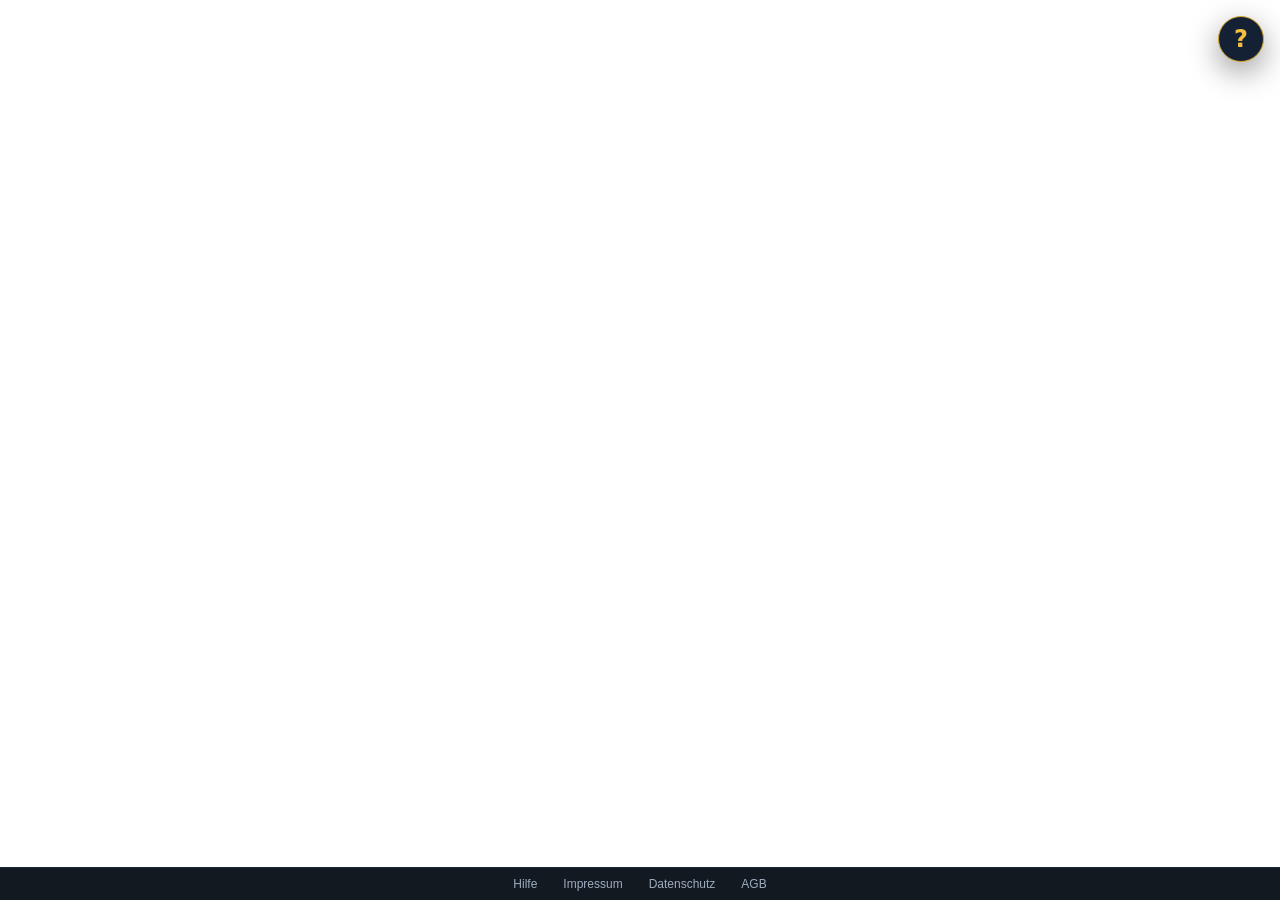
==== index.html @ 68c832c8 "Keep canonical Google Play router while retaining help, tutorial and AdSense context" ====
<!DOCTYPE html>
<html lang="de">
<head>
  <meta charset="UTF-8">
  <meta name="viewport" content="width=device-width,initial-scale=1,viewport-fit=cover">
  <meta name="theme-color" content="#07101d">
  <meta name="mobile-web-app-capable" content="yes">
  <meta name="apple-mobile-web-app-capable" content="yes">
  <meta name="apple-mobile-web-app-status-bar-style" content="black-translucent">
  <meta name="application-name" content="ORVUNO">
  <meta name="description" content="ORVUNO ist eine Wirtschafts- und Unternehmenssimulation mit Betrieben, Rohstoffen, Produktion, Lager, Personal, Maschinen, Transport, Handel, Finanzen und einer verbundenen Spielerwirtschaft.">
  <title>ORVUNO</title>
  <link rel="manifest" href="manifest.webmanifest">
  <link rel="icon" href="app-icon.svg" type="image/svg+xml">
  <link rel="apple-touch-icon" href="app-icon.svg">
  <link rel="stylesheet" href="css/style.css">
  <link rel="stylesheet" href="css/app-shell.css">
  <script async src="https://pagead2.googlesyndication.com/pagead/js/adsbygoogle.js?client=ca-pub-5715415363963326" crossorigin="anonymous"></script>
  <style>
    html:not(.orvuno-authenticated) #worldApp,
    html:not(.orvuno-authenticated) #world-main-nav,
    html:not(.orvuno-authenticated) .android-download-fab{display:none!important;pointer-events:none!important}
    html[data-orvuno-native-app="1"] .android-download-fab{display:none!important}
    .android-download-fab{position:fixed;right:18px;bottom:18px;z-index:99990;display:inline-flex;align-items:center;gap:9px;padding:12px 16px;border:1px solid #d7a62b;border-radius:999px;background:#142033;color:#fff;text-decoration:none;font:800 14px/1 system-ui,sans-serif;box-shadow:0 10px 30px rgba(0,0,0,.35)}
    .android-download-fab:hover{background:#1a2a42}
    .orvuno-help-fab{position:fixed;right:16px;top:max(16px,env(safe-area-inset-top));z-index:25050;width:46px;height:46px;border-radius:50%;border:1px solid #d7a62b;background:#142033;color:#f4bd43;font:900 24px/1 system-ui,sans-serif;cursor:pointer;box-shadow:0 10px 30px rgba(0,0,0,.4)}
    .orvuno-help-overlay{position:fixed;inset:0;z-index:25060;background:rgba(2,6,23,.88);display:grid;place-items:center;padding:20px;overflow:auto;color:#f8fafc;font-family:Arial,sans-serif}
    .orvuno-help-card{width:min(980px,96vw);max-height:88vh;overflow:auto;border:1px solid #40516a;border-radius:18px;background:#0f172a;box-shadow:0 24px 80px rgba(0,0,0,.55);padding:22px}
    .orvuno-help-grid{display:grid;grid-template-columns:repeat(auto-fit,minmax(240px,1fr));gap:12px;margin-top:16px}
    .orvuno-help-topic{padding:14px;border:1px solid #334155;border-radius:12px;background:#111c30;line-height:1.45}
    .orvuno-help-topic h3{margin:0 0 8px;color:#f4bd43}
    .orvuno-help-actions{display:flex;gap:10px;flex-wrap:wrap;margin-top:18px}
    .orvuno-help-actions button{padding:11px 14px;border-radius:9px;border:1px solid #465b78;background:#17243a;color:#fff;font-weight:800;cursor:pointer}
    .orvuno-help-actions button:disabled{opacity:.45;cursor:not-allowed}
    .orvuno-login-context{padding:15px 16px;margin:0 0 18px;border:1px solid #36557a;border-radius:10px;background:rgba(19,47,78,.45);color:#dce8f7;font:600 14px/1.5 Arial,sans-serif}
    .orvuno-login-context strong{color:#f4bd43}
    .orvuno-login-context ul{margin:9px 0 0;padding-left:20px;color:#c9d8eb}
    .orvuno-context-help{display:inline-flex;align-items:center;justify-content:center;flex:0 0 auto;width:22px;height:22px;margin-left:7px;padding:0;border:1px solid #d7a62b;border-radius:50%;background:#142033;color:#f4bd43;font:900 13px/1 Arial,sans-serif;cursor:pointer;vertical-align:middle;box-shadow:0 3px 10px rgba(0,0,0,.28)}
    .orvuno-context-help:hover,.orvuno-context-help:focus{background:#21324c;outline:2px solid rgba(244,189,67,.28);outline-offset:2px}
    .orvuno-context-flow{margin:14px 0 0;padding-left:22px;color:#dce3ed;line-height:1.55}
    .orvuno-context-note{margin-top:14px;padding:11px 13px;border-radius:9px;background:#13233a;border:1px solid #304b6f;color:#bed0e8;line-height:1.45}
    @media (max-width:700px){.android-download-fab{right:12px;bottom:12px;padding:11px 14px;font-size:13px}.orvuno-help-fab{right:12px;top:max(12px,env(safe-area-inset-top));width:42px;height:42px}.orvuno-help-card{padding:16px}.orvuno-help-grid{grid-template-columns:1fr}.orvuno-context-help{width:24px;height:24px}}
  </style>
  <script>
    (()=>{
      let shown=false;
      function showBootError(message,source=''){
        if(window.orvunoBootComplete||shown)return;
        shown=true;
        const render=()=>{
          const i18n=window.orvunoI18n;
          const tx=(key,fallback)=>i18n?.t?.(key)||fallback;
          const box=document.createElement('div');box.id='orvuno-boot-error';
          Object.assign(box.style,{position:'fixed',inset:'0',zIndex:'999999',display:'flex',alignItems:'center',justifyContent:'center',padding:'24px',background:'radial-gradient(circle at 50% 20%,#17263d,#03070c 70%)',fontFamily:'Arial,sans-serif',color:'#fff'});
          const card=document.createElement('div');Object.assign(card.style,{width:'min(620px,94vw)',padding:'30px',borderRadius:'18px',background:'#101a2b',border:'1px solid #7f3340',boxShadow:'0 24px 80px rgba(0,0,0,.55)'});
          const title=document.createElement('h1');title.dataset.i18n='boot.title';title.textContent=tx('boot.title','ORVUNO konnte nicht gestartet werden');title.style.margin='0 0 14px';
          const text=document.createElement('div');text.dataset.i18n='boot.text';text.textContent=tx('boot.text','Beim Laden ist ein technischer Fehler aufgetreten. Der Spielstand wurde dadurch nicht verändert.');Object.assign(text.style,{lineHeight:'1.5',color:'#dce3ed',marginBottom:'18px'});
          const detail=document.createElement('pre');detail.textContent=[message,source].filter(Boolean).join('\n');Object.assign(detail.style,{whiteSpace:'pre-wrap',wordBreak:'break-word',padding:'13px',borderRadius:'9px',background:'#080d16',color:'#ffb4bd',fontSize:'12px'});
          const retry=document.createElement('button');retry.dataset.i18n='common.reload';retry.textContent=tx('common.reload','Neu laden');Object.assign(retry.style,{marginTop:'18px',padding:'12px 18px',border:0,borderRadius:'9px',background:'#3868ee',color:'#fff',fontWeight:'800',cursor:'pointer'});retry.onclick=()=>location.reload();
          card.append(title,text,detail,retry);box.append(card);document.body.append(box);
        };
        if(document.body)render();else addEventListener('DOMContentLoaded',render,{once:true});
      }
      addEventListener('error',e=>showBootError(e.message||'Unbekannter Startfehler',e.filename?`${e.filename}:${e.lineno||''}`:''));
      addEventListener('unhandledrejection',e=>{const r=e.reason;showBootError(r?.message||String(r||'Unbekannter Startfehler'));});
      window.orvunoShowBootError=showBootError;
    })();
  </script>
</head>
<body>
  <div id="worldApp"></div>
  <a class="android-download-fab" data-i18n="android.download" href="https://github.com/sonny1311/worldproject/releases/download/android-v1.0.0/app-release-signed.apk" download>📱 ORVUNO für Android herunterladen</a>
  <script type="module" src="js/core/OrvunoI18nIntegration.js"></script>
  <script type="module" src="js/core/OrvunoI18nSwitchBridge.js"></script>
  <script type="module" src="js/core/LegacyEnglishCoverageIntegration.js"></script>
  <script type="module" src="js/core/ImmediateLocaleUiBridge.js"></script>
  <script type="module" src="js/core/AppPlatformBridge.js"></script>
  <script type="module" src="js/core/SingleBottlingSlotIntegration.js"></script>
  <script type="module" src="js/core/BusinessSwitchPaymentGuardIntegration.js"></script>
  <script type="module" src="js/core/StorePaymentProviderBootstrap.js"></script>
  <script type="module" src="js/core/GooglePlayPriceUiIntegration.js"></script>
  <script type="module" src="js/app-loader.js"></script>
  <script type="module" src="js/core/PlayerCommunicationAndInfoHubIntegration.js"></script>
  <script type="module" src="js/core/PlayerInfoHubNavBridge.js"></script>
  <script type="module" src="js/core/FooterInformationLinksIntegration.js"></script>
  <script type="module" src="js/core/OrvunoUsabilityReorganizationIntegration.js"></script>
  <script type="module" src="js/core/SideNavigationStabilityIntegration.js"></script>
  <script type="module" src="js/core/HomeBottlingCallToActionIntegration.js"></script>
  <script type="module" src="js/core/GermanPlayerTextCleanupIntegration.js"></script>
  <script type="module" src="js/core/MobileAppUsabilityIntegration.js"></script>
  <script>
    (()=>{
      const topics=[
        ['🏠','Start & Dashboard','Hier laufen Geld, Coins, Hinweise, offene Aufgaben und aktive Vorgänge zusammen. Nutze das Dashboard als Ausgangspunkt und arbeite Warnungen zuerst ab.'],
        ['🏢','Betrieb gründen & ausbauen','Standort, Immobilie, Größe und Ausbau bestimmen Kapazitäten und laufende Kosten. Jeder Betrieb besitzt eine eigene operative Wirtschaft.'],
        ['📦','Einkauf & Lager','Rohstoffe und Waren benötigen Lagerplatz. Einkauf, Wareneingang und Bestand müssen zusammenpassen, sonst steht die Produktion still.'],
        ['⚙️','Produktion & Abfüllung','Produktion braucht Rohstoffe, Maschine, Personal, Zeit und freien Lagerplatz. Abfüllung oder Weiterverarbeitung kann ein eigener Schritt sein.'],
        ['🛠️','Maschinen & Wartung','Maschinen haben Zustand und Auslastung. Wartung verhindert Leistungseinbruch und Produktionsstopps; neue Anlagen erhöhen Kapazität.'],
        ['👷','Personal','Mitarbeiter müssen eingestellt und passend zugewiesen werden. Fehlendes oder falsch eingesetztes Personal blockiert Arbeitsabläufe.'],
        ['📋','Kundenaufträge','Aufträge binden Ware und erzeugen Umsatz erst nach erfolgreicher Erfüllung. Prüfe Bestand, Marge, Frist und Transport bevor du annimmst.'],
        ['🚚','Transport & Lieferungen','Fahrzeuge, Kapazität, Route und Zeit bestimmen, ob Ware tatsächlich beim Ziel ankommt. Eine gestartete Lieferung ist ein eigener laufender Vorgang.'],
        ['📈','Markt & Handel','Preise entstehen aus Angebot, Nachfrage und Spielaktivität. Vergleiche Einkauf, Produktionskosten, Transport und Verkaufspreis statt nur den Umsatz.'],
        ['💶','Finanzen','Firmengeld, Kosten, Kredite, Miete, Ausbau und laufende Verpflichtungen entscheiden über Liquidität. Wachstum ohne Reserve kann einen Betrieb ausbremsen.'],
        ['🪙','Coins & Premium','Coins sind getrennt vom Firmengeld. Premium erweitert Komfortfunktionen; Coin- und Premiumkäufe verändern nicht automatisch die operative Wirtschaft eines Betriebs.'],
        ['👥','Spielerwirtschaft','Markt, Nachrichten und weitere Mehrspielerfunktionen verbinden deine Entscheidungen mit anderen Spielern. Prüfe bei Handel immer Preis und verfügbare Mittel.'],
        ['❓','Kontexthilfe','Kleine ?-Symbole stehen direkt an wichtigen Spielaktionen. Sie erklären genau den jeweiligen Ablauf, Voraussetzungen und typische Fehler.']
      ];

      const tutorial=[
        ['Willkommen bei ORVUNO','ORVUNO ist eine Wirtschafts- und Unternehmenssimulation. Du baust keine Klickstrecke ab, sondern eine funktionierende Kette aus Einkauf, Lager, Personal, Maschinen, Produktion, Verkauf und Transport.'],
        ['1. Dashboard lesen','Starte mit Geld, Coins, Lager, aktiven Vorgängen und Warnungen. Rote oder unvollständige Bereiche zeigen meistens, was vor dem nächsten Schritt fehlt.'],
        ['2. Betrieb vorbereiten','Wähle Betrieb, Standort und Ausbau passend zu deinem Geschäftsmodell. Gebäudegröße und Infrastruktur bestimmen Platz, Kosten und spätere Kapazität.'],
        ['3. Rohstoffe & Lager','Beschaffe nur so viel, wie du lagern und verarbeiten kannst. Rohstoffe müssen tatsächlich im operativen Bestand angekommen sein, bevor eine Produktion starten kann.'],
        ['4. Maschinen & Personal','Eine Maschine allein produziert nicht. Prüfe Zustand, Verfügbarkeit und Personalzuweisung. Fehlt eine Voraussetzung, zeigt die Bereitschaftsanzeige den Engpass.'],
        ['5. Produktion starten','Wähle Produkt und Menge. ORVUNO reserviert benötigte Ressourcen und führt den Vorgang über Zeit aus. Nach Abschluss landet das Ergebnis im vorgesehenen Bestand.'],
        ['6. Abfüllung & Weiterverarbeitung','Einige Branchen haben zusätzliche Prozessschritte. Fertige Zwischenware ist nicht immer sofort verkaufsfähig; achte auf Abfüllung, Verpackung oder weitere Verarbeitung.'],
        ['7. Kundenaufträge & Lieferung','Prüfe Ware, Preis, Frist und Transport. Auftrag annehmen, Ware reservieren, Lieferung durchführen und erst danach den wirtschaftlichen Erfolg bewerten.'],
        ['8. Finanzen & Wachstum','Reinvestiere Gewinne in Lager, Maschinen, Personal und weitere Betriebe. Halte eine Liquiditätsreserve für laufende Kosten, Miete, Wartung und unerwartete Engpässe.'],
        ['9. Markt & Spielerwirtschaft','Vergleiche Angebote und Preise. Handel kann Chancen schaffen, aber nur wenn Einkauf, Gebühren, Transport und Verkauf zusammen wirtschaftlich bleiben.'],
        ['10. Coins, Premium & Hilfe','Coins und Premium sind Zusatzsysteme. Das ? oben rechts öffnet die komplette Hilfe; kleine ? direkt an Aktionen erklären einzelne Spielsequenzen. Das Tutorial findest du später jederzeit im Spielerprofil.']
      ];

      const contextRules=[
        {id:'dashboard',pattern:/dashboard|startseite|kommando|übersicht|zentrale|vorgänge|aktivitäten/i,title:'Dashboard & aktive Vorgänge',summary:'Das Dashboard sammelt den aktuellen Zustand deines Unternehmens. Es ist die beste Stelle, um Engpässe zu erkennen, bevor du neue Aktionen startest.',steps:['Prüfe Firmengeld, Coins und aktuelle Warnungen.','Sieh nach, ob Produktionen, Lieferungen oder Bauvorgänge laufen.','Öffne zuerst den Bereich mit dem konkreten Engpass.','Kehre danach zum Dashboard zurück und kontrolliere, ob der Status aktualisiert wurde.'],tip:'Ein voller Aufgabenstapel ist meist ein Zeichen, erst laufende Vorgänge abzuschließen statt neue zu starten.'},
        {id:'setup',pattern:/gründ|einricht|setup|standort|immobil|miete|mieten|grundstück|gebäude wählen|betriebsart/i,title:'Betrieb einrichten',summary:'Beim Einrichten legst du die wirtschaftliche Basis des Betriebs fest. Standort, Immobilie und Größe beeinflussen Kosten, Fläche und spätere Kapazitäten.',steps:['Betriebsart und Standort prüfen.','Miete/Kauf und Gebäudeklasse vergleichen.','Genug Liquidität für Startkosten und laufende Kosten zurückhalten.','Setup abschließen und danach Lager, Maschinen und Personal vorbereiten.'],tip:'Nicht das größte Gebäude ist automatisch die beste Wahl. Zu hohe Fixkosten bremsen junge Betriebe.'},
        {id:'warehouse',pattern:/lager|bestand|wareneingang|rohstoff|fertigwaren|lagerplatz|warehouse|storage/i,title:'Lager & Bestand',summary:'Das Lager verbindet Einkauf, Produktion und Verkauf. Nur tatsächlich verfügbarer operativer Bestand kann verarbeitet oder geliefert werden.',steps:['Freien Lagerplatz prüfen.','Rohstoffbestand mit Produktionsbedarf vergleichen.','Wareneingänge bzw. laufende Lieferungen berücksichtigen.','Nach Produktion oder Verkauf den Bestand erneut kontrollieren.'],tip:'Zu wenig Lagerplatz kann Einkauf oder Produktion blockieren; zu viel ungenutzter Bestand bindet Geld.'},
        {id:'supplier',pattern:/lieferant|einkauf|nachschub|bestellen|beschaffen|supplier|purchase order/i,title:'Einkauf & Lieferanten',summary:'Einkauf startet die Versorgungskette. Eine Bestellung ist noch kein sofort verfügbarer Rohstoff, solange ein Liefer- oder Wareneingangsprozess läuft.',steps:['Benötigte Menge aus dem Produktionsziel ableiten.','Preis und verfügbare Liquidität prüfen.','Lagerkapazität berücksichtigen.','Bestellung auslösen und Wareneingang abwarten bzw. verfolgen.'],tip:'Kaufe nicht blind maximal ein. Preis, Lagerplatz und Kapitalbindung gehören zusammen.'},
        {id:'bottling',pattern:/abfüll|abfuell|flasche|bottl|verpack|packen/i,title:'Abfüllung & Verpackung',summary:'Abfüllung ist ein eigener Produktionsschritt. Zwischenprodukt und verkaufsfähige Ware sind nicht immer dasselbe.',steps:['Prüfe verfügbares Zwischenprodukt.','Wähle Größe bzw. Verpackungsform.','Prüfe Maschine, Personal und freien Lagerplatz.','Starte die Abfüllung und warte auf den Abschluss, bevor du die Ware verkaufst.'],tip:'Wenn ein Kundenauftrag die fertige Verkaufsware verlangt, reicht ungefülltes Zwischenprodukt nicht.'},
        {id:'production',pattern:/produktion|produzier|herstell|fertigung|rezept|produktionsbereit|production/i,title:'Produktion',summary:'Produktion verarbeitet Rohstoffe über Maschinen und Personal zu verkaufsfähigen oder weiterzuverarbeitenden Waren.',steps:['Produkt und gewünschte Menge wählen.','Rohstoffe, Maschine, Personal und Kapazität prüfen.','Produktion starten; benötigte Ressourcen werden für den Vorgang berücksichtigt.','Fortschritt abwarten und nach Abschluss den Zielbestand prüfen.'],tip:'Wenn Starten nicht möglich ist, liegt der Engpass meist bei Rohstoff, Personal, Maschine, Kapazität oder Lagerplatz.'},
        {id:'maintenance',pattern:/wartung|reparatur|maschinenzustand|verschleiß|maintenance|repair/i,title:'Maschinenwartung',summary:'Maschinenzustand beeinflusst die operative Leistung. Wartung kostet Geld oder Zeit, verhindert aber Ausfälle und sinkende Effizienz.',steps:['Zustand und aktuelle Auslastung prüfen.','Wartung möglichst vor kritischer Produktion einplanen.','Kosten und Ausfallzeit berücksichtigen.','Nach Abschluss Bereitschaft und Leistung erneut kontrollieren.'],tip:'Warte nicht zwingend bis zum Totalausfall; ungeplante Stillstände treffen oft die gesamte Lieferkette.'},
        {id:'machine',pattern:/maschine|anlage|maschinenkauf|equipment|machine/i,title:'Maschinen & Anlagen',summary:'Maschinen bestimmen, welche Produkte und Mengen hergestellt werden können. Kauf, Zustand, Kapazität und Belegung gehören zusammen.',steps:['Passende Maschine für das Produkt auswählen.','Anschaffungskosten und verfügbare Fläche prüfen.','Personal zuweisen.','Kapazität und Zustand vor Produktionsstart kontrollieren.'],tip:'Mehr Maschinen helfen nur, wenn auch Rohstoffe, Personal, Lager und Absatz mitwachsen.'},
        {id:'staff',pattern:/personal|mitarbeiter|einstell|zuweis|belegschaft|workforce|staff/i,title:'Personal & Zuweisung',summary:'Mitarbeiter sind operative Ressourcen. Sie müssen vorhanden und dem richtigen Arbeitsbereich oder der richtigen Maschine zugewiesen sein.',steps:['Benötigte Rolle bzw. Stelle ermitteln.','Mitarbeiter einstellen.','Dem vorgesehenen Bereich oder der Maschine zuweisen.','Danach Produktionsbereitschaft erneut prüfen.'],tip:'Ein vorhandener Mitarbeiter zählt nicht automatisch für jede Maschine; die konkrete Zuweisung ist entscheidend.'},
        {id:'orders',pattern:/kundenauftrag|auftrag annehmen|auftrag liefern|bestellung erfüllen|dringend|urgent|customer order/i,title:'Kundenaufträge',summary:'Kundenaufträge sind Verpflichtungen mit Menge, Preis und oft Frist. Umsatz entsteht nur, wenn die zugesagte Leistung tatsächlich erfüllt wird.',steps:['Menge, Verkaufspreis und Frist lesen.','Verfügbaren Bestand und Herstellbarkeit prüfen.','Transportkapazität und erwartete Kosten einbeziehen.','Auftrag annehmen, Ware bereitstellen und Lieferung abschließen.'],tip:'Ein hoher Umsatz ist nicht automatisch ein guter Auftrag. Marge und Lieferfähigkeit entscheiden.'},
        {id:'delivery',pattern:/lieferung|ausliefern|transport|fuhrpark|fahrzeug|route|fracht|delivery|freight|fleet/i,title:'Transport & Lieferung',summary:'Eine Lieferung bewegt Ware zwischen Orten bzw. erfüllt einen Auftrag. Fahrzeug, Kapazität, Route, Bestand und Zeit müssen zusammenpassen.',steps:['Ware und Ziel prüfen.','Passendes verfügbares Fahrzeug wählen.','Kapazität, Fahrzeit und Kosten kontrollieren.','Lieferung starten und bis zum Abschluss verfolgen.'],tip:'Ware gilt nicht als zugestellt, nur weil der Auftrag gestartet wurde. Laufende Transporte bleiben operative Vorgänge.'},
        {id:'market',pattern:/spielermarkt|warenmarkt|markt|handeln|angebot erstellen|verkaufsangebot|market/i,title:'Markt & Handel',summary:'Am Markt handelst du mit Preisen und knappen Ressourcen. Jede Transaktion sollte zur Liquidität und zur operativen Strategie passen.',steps:['Aktuellen Bestand und Bedarf prüfen.','Preis mit Alternativen bzw. Produktionskosten vergleichen.','Menge und verfügbare Mittel festlegen.','Handel durchführen und danach Bestand/Geld kontrollieren.'],tip:'Bewerte nicht nur den Stückpreis. Gebühren, Transport, Kapitalbindung und Zeit können die Marge verändern.'},
        {id:'coinmarket',pattern:/coinmarkt|coins verkaufen|coins kaufen|coin order|coin-?markt/i,title:'Coin-Markt',summary:'Der Coin-Markt ist getrennt vom normalen Warenbestand. Angebote und Käufe verändern Coin-Bestand und die dafür vorgesehene Gegenleistung.',steps:['Coin-Bestand und gewünschte Menge prüfen.','Preis des Angebots kontrollieren.','Order erstellen oder vorhandene Order kaufen.','Nach Abschluss Wallet und Transaktion prüfen.'],tip:'Coins und Firmengeld sind unterschiedliche Systeme. Eine Coin-Transaktion ersetzt keinen operativen Unternehmensgewinn.'},
        {id:'finance',pattern:/finanz|liquidität|kredit|darlehen|rate|tilgung|geldtransfer|überweisen|finance|loan/i,title:'Finanzen & Kredite',summary:'Finanzen entscheiden, ob dein Betrieb seine laufenden Verpflichtungen erfüllen und weiter investieren kann.',steps:['Aktuellen Geldbestand und laufende Kosten prüfen.','Investition oder Kredit auf Gesamtkosten bewerten.','Reserve für Betrieb, Personal, Wartung und Beschaffung lassen.','Nach Transaktion neue Liquidität kontrollieren.'],tip:'Wachstum ist nur sinnvoll, wenn der Betrieb danach noch handlungsfähig bleibt.'},
        {id:'expansion',pattern:/ausbau|erweiter|bau|construction|expansion|neuer betrieb|weiterer betrieb/i,title:'Ausbau & Expansion',summary:'Ausbau erhöht Möglichkeiten und Kapazität, bindet aber Geld und häufig Zeit. Neue Betriebe besitzen eigene operative Anforderungen.',steps:['Nutzen und benötigte Kapazität bestimmen.','Kosten und Bau-/Einrichtungszeit prüfen.','Finanzierungsreserve einplanen.','Ausbau starten und Abschluss abwarten, bevor du mit der neuen Kapazität planst.'],tip:'Plane Folgeinvestitionen mit ein: Fläche allein produziert noch nichts; oft folgen Maschinen, Personal und Lager.'},
        {id:'premium',pattern:/premium|coins kaufen|coinpaket|bonus|firmengeld mit coins|shop/i,title:'Coins, Premium & Firmengeld',summary:'Coins und Premium sind Zusatzsysteme. Firmengeld bleibt die operative Unternehmenswährung und wird getrennt verwaltet.',steps:['Prüfe, welches Paket oder welche Funktion du wirklich nutzen möchtest.','Bei Kauf in der App bestätigt der jeweilige Store die Zahlung.','ORVUNO schreibt die bestätigte Berechtigung serverseitig gut.','Coin→Firmengeld-Tausch erfolgt anschließend als interne Spieltransaktion.'],tip:'Ein externer Kauf darf nie allein durch den Browser gutgeschrieben werden; ORVUNO bestätigt Käufe serverseitig.'},
        {id:'reputation',pattern:/reputation|ruf|ansehen|zufriedenheit/i,title:'Ruf & Reputation',summary:'Reputation bildet ab, wie zuverlässig dein Unternehmen Aufträge und Beziehungen bedient. Sie kann spätere Chancen und Anforderungen beeinflussen.',steps:['Auftragsbedingungen vor Annahme prüfen.','Zuverlässig und fristgerecht liefern.','Engpässe vermeiden, die zugesagte Leistungen gefährden.','Entwicklung des Rufes nach relevanten Aktionen beobachten.'],tip:'Kurzfristiger Umsatz kann langfristig teuer werden, wenn du regelmäßig nicht erfüllbare Aufträge annimmst.'},
        {id:'solar',pattern:/solar|energie|strom/i,title:'Energie & Solar',summary:'Energieinvestitionen sind langfristige Unternehmensentscheidungen. Anschaffungskosten stehen möglichen laufenden Vorteilen gegenüber.',steps:['Investitionskosten prüfen.','Erwarteten Nutzen und Laufzeit vergleichen.','Liquiditätsreserve berücksichtigen.','Investition durchführen und Wirkung in den Finanzen beobachten.'],tip:'Langfristige Einsparungen helfen nur, wenn die Anfangsinvestition den Betrieb nicht zahlungsunfähig macht.'},
        {id:'save',pattern:/speicher|spielstand|gespeichert|save/i,title:'Spielstand & Synchronisierung',summary:'ORVUNO synchronisiert wichtige Zustände mit dem Server. Statusanzeigen helfen zu erkennen, ob Änderungen bereits übernommen wurden.',steps:['Aktion abschließen.','Kurz auf die Rückmeldung bzw. Speicheranzeige achten.','Bei Verbindungsfehler nicht dieselbe kostenpflichtige Aktion hektisch mehrfach auslösen.','Nach Wiederverbindung Status erneut prüfen.'],tip:'Bei unklarer Zahlungs- oder Ressourcenlage zuerst den aktuellen Serverstand prüfen, bevor du erneut klickst.'}
      ];

      const esc=s=>String(s).replace(/[&<>"']/g,c=>({'&':'&amp;','<':'&lt;','>':'&gt;','"':'&quot;',"'":'&#39;'}[c]));
      const normalize=s=>String(s||'').replace(/\s+/g,' ').trim();
      function removeOverlay(){document.querySelector('.orvuno-help-overlay')?.remove();}

      function openContext(rule,sourceText=''){
        if(!rule)return;
        removeOverlay();
        const ov=document.createElement('div');ov.className='orvuno-help-overlay';
        const card=document.createElement('section');card.className='orvuno-help-card';card.style.width='min(720px,95vw)';
        card.innerHTML=`<div style="display:flex;justify-content:space-between;gap:16px;align-items:flex-start"><div><small style="color:#f4bd43;font-weight:900">KONTEXTHILFE</small><h2 style="margin:6px 0 8px">${esc(rule.title)}</h2>${sourceText?`<div style="color:#91a7c2;font-size:13px">Zu: ${esc(sourceText.slice(0,120))}</div>`:''}</div><button data-help-close style="border:0;background:transparent;color:#fff;font-size:24px;cursor:pointer">✕</button></div><p style="line-height:1.55;color:#dce3ed">${esc(rule.summary)}</p><h3 style="color:#f4bd43;margin:18px 0 6px">So läuft diese Spielsequenz ab</h3><ol class="orvuno-context-flow">${rule.steps.map(x=>`<li>${esc(x)}</li>`).join('')}</ol><div class="orvuno-context-note"><strong>Wichtig:</strong> ${esc(rule.tip)}</div><div class="orvuno-help-actions"><button data-full-help>Komplette Spielhilfe</button><button data-start-tutorial>▶ Tutorial</button><button data-help-close>Schließen</button></div>`;
        ov.append(card);document.body.append(ov);ov.onclick=e=>{if(e.target===ov)removeOverlay();};card.querySelectorAll('[data-help-close]').forEach(b=>b.onclick=removeOverlay);card.querySelector('[data-full-help]').onclick=()=>{removeOverlay();openHelp();};card.querySelector('[data-start-tutorial]').onclick=()=>{removeOverlay();openTutorial(0,{manual:true});};
      }

      function openHelp(){
        removeOverlay();
        const ov=document.createElement('div');ov.className='orvuno-help-overlay';
        const card=document.createElement('section');card.className='orvuno-help-card';
        card.innerHTML=`<div style="display:flex;justify-content:space-between;gap:16px;align-items:flex-start"><div><small style="color:#f4bd43;font-weight:900">ORVUNO HILFE</small><h2 style="margin:5px 0 6px">So funktionieren die Spielbereiche</h2><p style="margin:0;color:#b9c5d6">Diese Hilfe gilt identisch für Webseite und App. Kleine ?-Symbole erklären zusätzlich einzelne Aktionen direkt im jeweiligen Bereich.</p></div><button data-help-close style="border:0;background:transparent;color:#fff;font-size:24px;cursor:pointer">✕</button></div><div class="orvuno-help-grid">${topics.map(([i,t,d])=>`<article class="orvuno-help-topic"><h3>${i} ${esc(t)}</h3><div>${esc(d)}</div></article>`).join('')}</div><div class="orvuno-help-actions"><button data-start-tutorial>▶ Tutorial starten</button><button data-help-close>Schließen</button></div>`;
        ov.append(card);document.body.append(ov);ov.onclick=e=>{if(e.target===ov)removeOverlay();};card.querySelectorAll('[data-help-close]').forEach(b=>b.onclick=removeOverlay);card.querySelector('[data-start-tutorial]').onclick=()=>{removeOverlay();openTutorial(0,{manual:true});};
      }

      async function markTutorial({completed=false}={}){
        try{
          const api=window.worldAccounts?.authApi;
          if(api?.markTutorialSeen)return await api.markTutorialSeen({completed});
        }catch(error){console.warn('Tutorialstatus konnte serverseitig nicht gespeichert werden',error);}
        return null;
      }
      function localTutorialKey(user=window.worldCurrentUser||{}){return `orvuno.tutorial.seen.v2.${user.public_id||user.id||'local'}`;}
      function rememberLocalSeen(user=window.worldCurrentUser||{}){try{localStorage.setItem(localTutorialKey(user),'1');}catch{}}
      function locallySeen(user=window.worldCurrentUser||{}){try{return localStorage.getItem(localTutorialKey(user))==='1';}catch{return false;}}

      function openTutorial(index=0,{manual=false}={}){
        removeOverlay();
        const step=tutorial[Math.max(0,Math.min(index,tutorial.length-1))];
        const ov=document.createElement('div');ov.className='orvuno-help-overlay';
        const card=document.createElement('section');card.className='orvuno-help-card';card.style.width='min(720px,94vw)';
        card.innerHTML=`<small style="color:#f4bd43;font-weight:900">TUTORIAL ${index+1}/${tutorial.length}</small><h2 style="margin:8px 0 12px">${esc(step[0])}</h2><p style="font-size:17px;line-height:1.65;color:#dce3ed">${esc(step[1])}</p><div style="height:6px;border-radius:999px;background:#1e293b;overflow:hidden;margin:18px 0"><div style="height:100%;width:${Math.round(((index+1)/tutorial.length)*100)}%;background:#f4bd43"></div></div><div class="orvuno-help-actions"><button data-prev ${index===0?'disabled':''}>Zurück</button>${index<tutorial.length-1?'<button data-next>Weiter</button>':'<button data-finish>Fertig</button>'}<button data-skip>${manual?'Schließen':'Später im Profil ansehen'}</button></div>`;
        ov.append(card);document.body.append(ov);
        const prev=card.querySelector('[data-prev]');if(prev)prev.onclick=()=>openTutorial(index-1,{manual});
        const next=card.querySelector('[data-next]');if(next)next.onclick=()=>openTutorial(index+1,{manual});
        const finish=card.querySelector('[data-finish]');if(finish)finish.onclick=async()=>{rememberLocalSeen();await markTutorial({completed:true});removeOverlay();};
        card.querySelector('[data-skip]').onclick=()=>removeOverlay();
      }

      async function maybeFirstTutorial(user=window.worldCurrentUser||{}){
        if(!user||!Object.keys(user).length)return;
        const seen=!!(user.tutorial_seen_at||user.tutorialSeenAt)||locallySeen(user);
        if(seen)return;
        rememberLocalSeen(user);
        await markTutorial({completed:false});
        setTimeout(()=>openTutorial(0,{manual:false}),650);
      }

      function installFab(){if(document.querySelector('.orvuno-help-fab'))return;const b=document.createElement('button');b.className='orvuno-help-fab';b.type='button';b.setAttribute('aria-label','Hilfe und Tutorial');b.title='Hilfe und Tutorial';b.textContent='?';b.onclick=openHelp;document.body.append(b);}

      function injectLoginContext(){
        document.querySelectorAll('h1').forEach(h=>{
          if(!/Anmelden|Registrieren|Sign in|Register/i.test(h.textContent||''))return;
          const panel=h.parentElement;if(!panel||panel.querySelector('.orvuno-login-context'))return;
          const english=/Sign in|Register/i.test(h.textContent||'');
          const box=document.createElement('div');box.className='orvuno-login-context';
          box.innerHTML=english?'<strong>What is ORVUNO?</strong><br>ORVUNO is an economy and business simulation. You build a company, source materials, manage storage, staff machines, produce goods, fulfill customer orders, organize transport and reinvest profits.<ul><li>Server-backed player account and persistent company state</li><li>Production, logistics, finance, markets and multiplayer economy</li><li>Contextual ? help and a guided tutorial inside the game</li></ul>':'<strong>Was ist ORVUNO?</strong><br>ORVUNO ist eine Wirtschafts- und Unternehmenssimulation. Du baust einen Betrieb auf, beschaffst Rohstoffe, verwaltest Lager und Personal, produzierst Waren, erfüllst Kundenaufträge, organisierst Transporte und reinvestierst Gewinne.<ul><li>Serverbasierter Spieleraccount und dauerhafter Unternehmensstand</li><li>Produktion, Logistik, Finanzen, Märkte und Spielerwirtschaft</li><li>Kontextuelle ?-Hilfe und ein geführtes Tutorial direkt im Spiel</li></ul>';
          const status=[...panel.children].find(el=>/Spielserver|Game server/i.test(el.textContent||''));if(status)panel.insertBefore(box,status);else panel.append(box);
        });
      }

      function matchingContextRule(el){
        const own=normalize(el.textContent).slice(0,180);if(!own||own==='?'||own.length<3)return null;
        const scope=el.closest('section,article,[role="dialog"],.modal,.dialog,[data-view],[data-panel]');
        const heading=scope?.querySelector?.('h1,h2,h3,[role="heading"]');
        const context=normalize(`${own} ${heading?.textContent||''}`);
        return contextRules.find(rule=>rule.pattern.test(context))||null;
      }

      function attachContextHelp(el,rule){
        if(!el||!rule||el.dataset.orvunoContextHelpDecorated==='1'||el.closest('.orvuno-help-overlay')||el.classList?.contains('orvuno-context-help'))return;
        el.dataset.orvunoContextHelpDecorated='1';
        const help=document.createElement('button');help.type='button';help.className='orvuno-context-help';help.textContent='?';help.title=`Hilfe: ${rule.title}`;help.setAttribute('aria-label',`Hilfe zu ${rule.title}`);help.dataset.orvunoContextRule=rule.id;
        help.onclick=e=>{e.preventDefault();e.stopPropagation();openContext(rule,normalize(el.textContent));};
        if(/^H[1-6]$/.test(el.tagName)||el.getAttribute('role')==='heading')el.append(help);else el.insertAdjacentElement('afterend',help);
      }

      function scanContextHelp(root=document){
        const nodes=[];
        if(root?.matches?.('h2,h3,button,[role="button"],[role="tab"],a'))nodes.push(root);
        root?.querySelectorAll?.('h2,h3,button,[role="button"],[role="tab"],a').forEach(x=>nodes.push(x));
        for(const el of nodes){
          if(el.dataset.orvunoContextHelpDecorated==='1'||el.closest('.orvuno-help-overlay')||el.classList?.contains('orvuno-context-help'))continue;
          const text=normalize(el.textContent);
          if(!text||text.length>150||/^(schließen|close|zurück|weiter|ok|abbrechen|cancel|✕)$/i.test(text))continue;
          const rule=matchingContextRule(el);if(rule)attachContextHelp(el,rule);
        }
      }

      function start(){
        installFab();injectLoginContext();scanContextHelp(document);
        let scanQueued=false;
        const observer=new MutationObserver(records=>{
          injectLoginContext();
          if(scanQueued)return;scanQueued=true;
          requestAnimationFrame(()=>{scanQueued=false;for(const record of records)for(const node of record.addedNodes)if(node.nodeType===1)scanContextHelp(node);});
        });
        observer.observe(document.body,{childList:true,subtree:true});
        window.addEventListener('world:user-login',e=>maybeFirstTutorial(e.detail?.user||window.worldCurrentUser||{}));
        window.addEventListener('world:profile-updated',e=>{if(e.detail?.user&&!window.worldCurrentUser)window.worldCurrentUser=e.detail.user;});
        window.orvunoHelp={open:openHelp,openContext,startTutorial:options=>openTutorial(0,{manual:true,...(options||{})}),scan:()=>scanContextHelp(document),topics,contextRules};
      }
      if(document.readyState==='loading')document.addEventListener('DOMContentLoaded',start,{once:true});else start();
    })();
  </script>
</body>
</html>
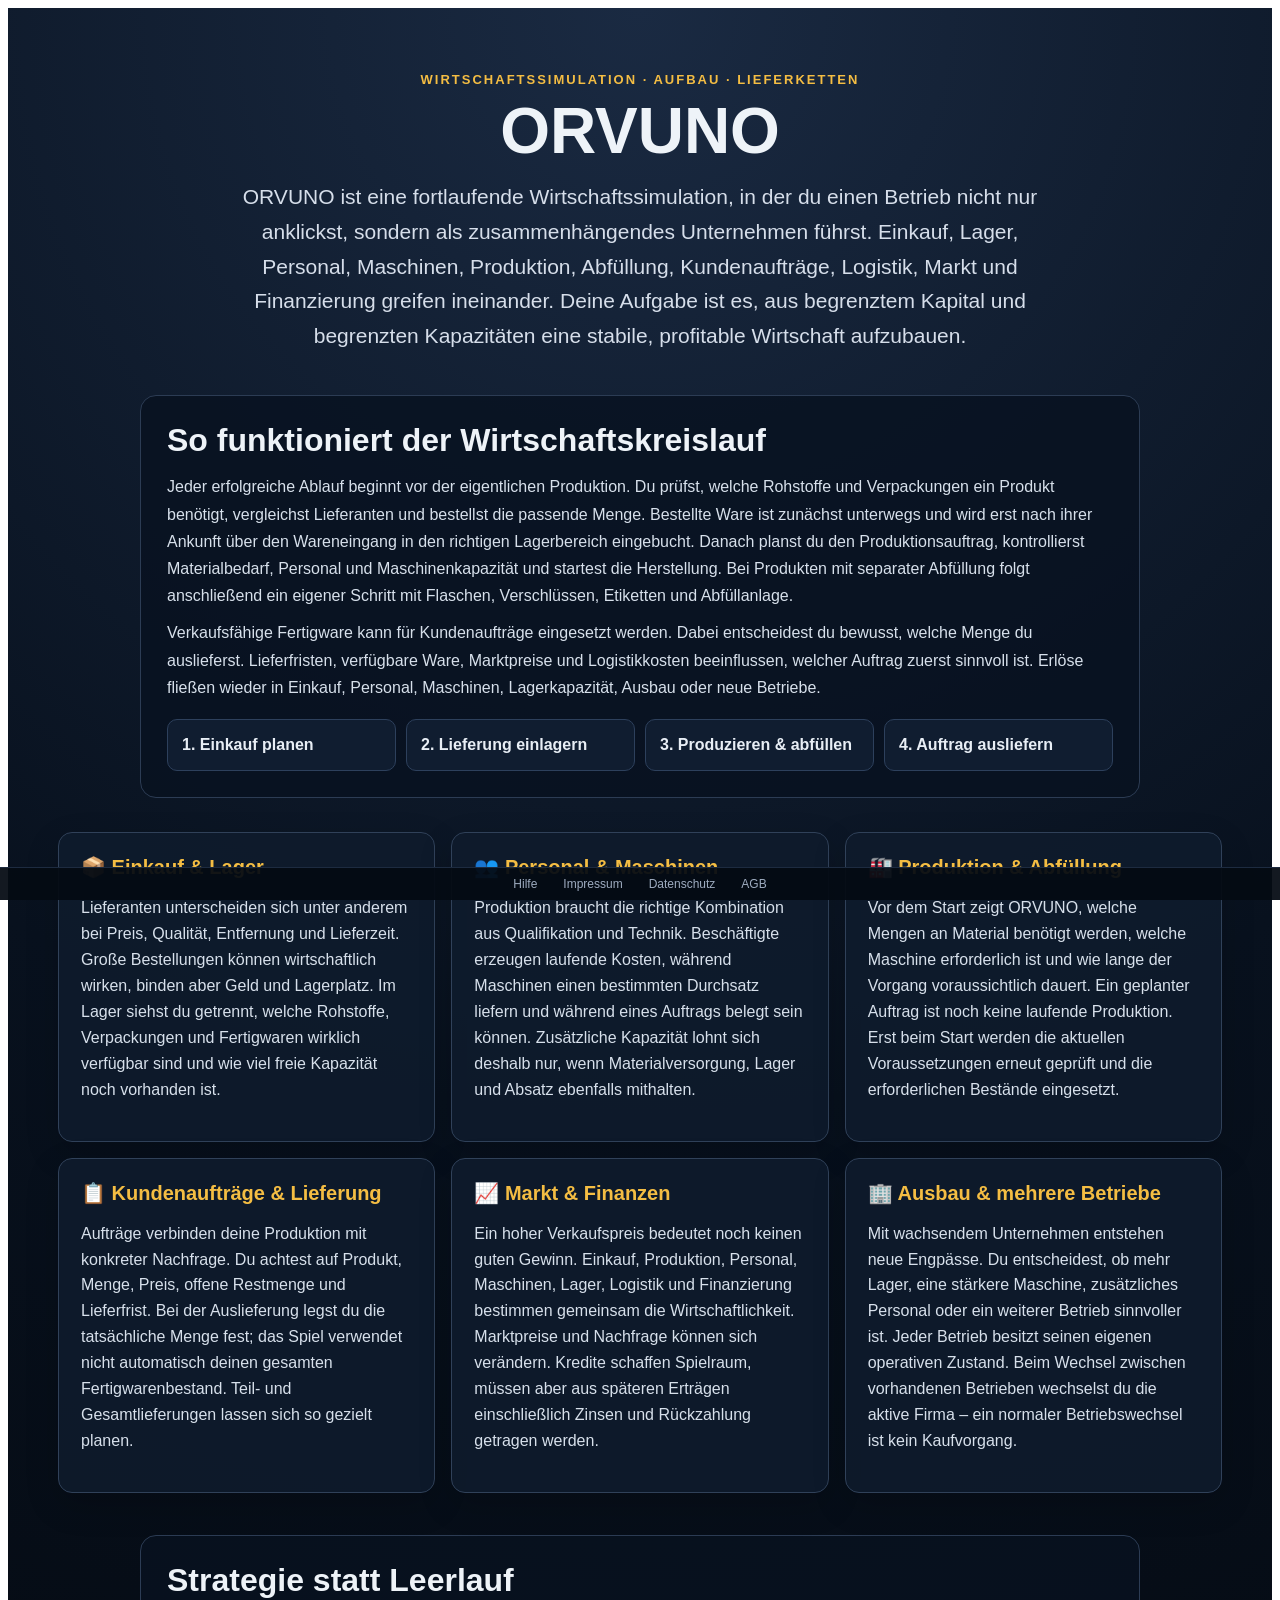
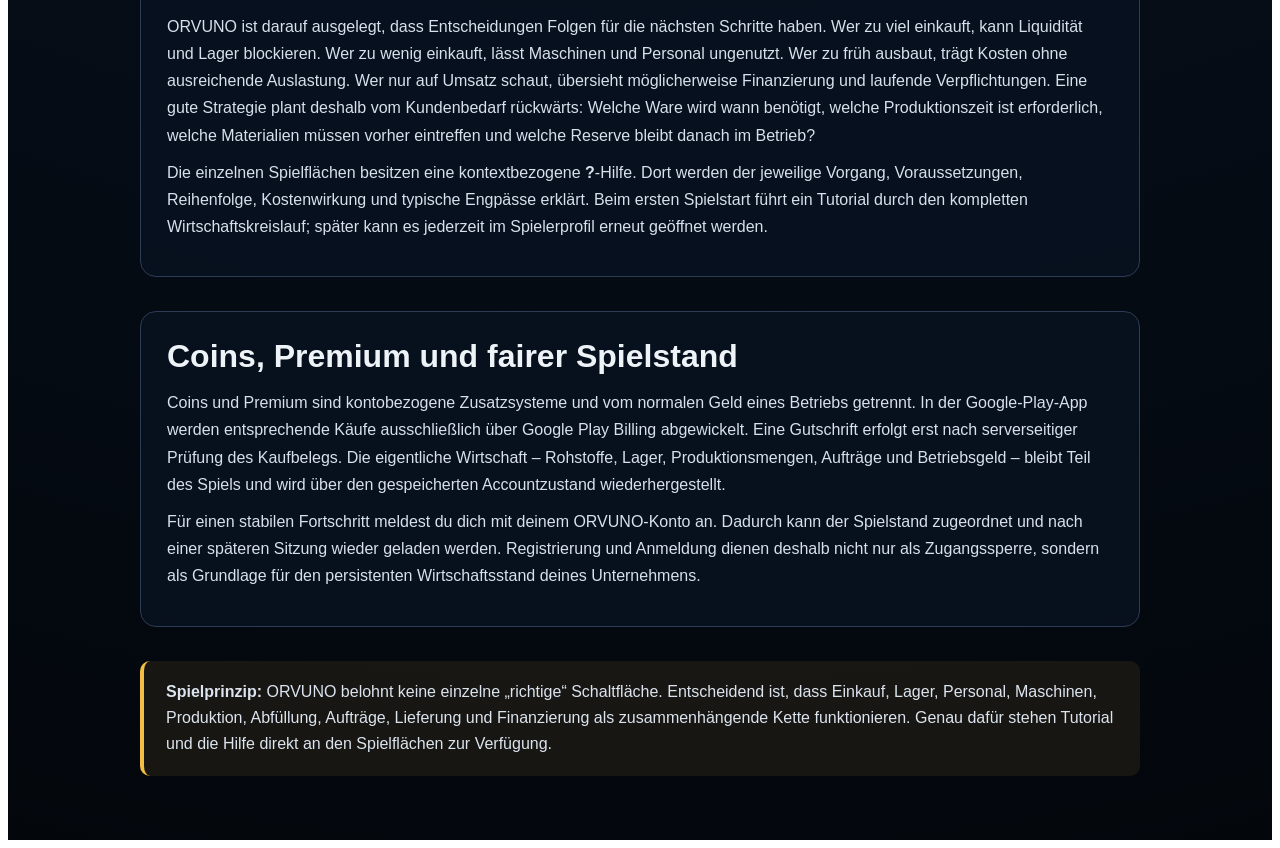
==== commit 5d6971b2: "Persist first-run tutorial state in player profile" ====
--- a/index.html
+++ b/index.html
@@ -8,8 +8,8 @@
   <meta name="apple-mobile-web-app-capable" content="yes">
   <meta name="apple-mobile-web-app-status-bar-style" content="black-translucent">
   <meta name="application-name" content="ORVUNO">
-  <meta name="description" content="ORVUNO ist eine Wirtschafts- und Unternehmenssimulation mit Betrieben, Rohstoffen, Produktion, Lager, Personal, Maschinen, Transport, Handel, Finanzen und einer verbundenen Spielerwirtschaft.">
-  <title>ORVUNO</title>
+  <title>ORVUNO – Wirtschaftssimulation mit Lieferketten, Produktion und Handel</title>
+  <meta name="description" content="ORVUNO ist eine fortlaufende Wirtschaftssimulation: Betriebe aufbauen, Rohstoffe einkaufen, Lager und Personal planen, produzieren, Kundenaufträge erfüllen, liefern und expandieren.">
   <link rel="manifest" href="manifest.webmanifest">
   <link rel="icon" href="app-icon.svg" type="image/svg+xml">
   <link rel="apple-touch-icon" href="app-icon.svg">
@@ -20,26 +20,14 @@
     html:not(.orvuno-authenticated) #worldApp,
     html:not(.orvuno-authenticated) #world-main-nav,
     html:not(.orvuno-authenticated) .android-download-fab{display:none!important;pointer-events:none!important}
-    html[data-orvuno-native-app="1"] .android-download-fab{display:none!important}
+    html.orvuno-authenticated #orvuno-public-context{display:none!important}
     .android-download-fab{position:fixed;right:18px;bottom:18px;z-index:99990;display:inline-flex;align-items:center;gap:9px;padding:12px 16px;border:1px solid #d7a62b;border-radius:999px;background:#142033;color:#fff;text-decoration:none;font:800 14px/1 system-ui,sans-serif;box-shadow:0 10px 30px rgba(0,0,0,.35)}
     .android-download-fab:hover{background:#1a2a42}
-    .orvuno-help-fab{position:fixed;right:16px;top:max(16px,env(safe-area-inset-top));z-index:25050;width:46px;height:46px;border-radius:50%;border:1px solid #d7a62b;background:#142033;color:#f4bd43;font:900 24px/1 system-ui,sans-serif;cursor:pointer;box-shadow:0 10px 30px rgba(0,0,0,.4)}
-    .orvuno-help-overlay{position:fixed;inset:0;z-index:25060;background:rgba(2,6,23,.88);display:grid;place-items:center;padding:20px;overflow:auto;color:#f8fafc;font-family:Arial,sans-serif}
-    .orvuno-help-card{width:min(980px,96vw);max-height:88vh;overflow:auto;border:1px solid #40516a;border-radius:18px;background:#0f172a;box-shadow:0 24px 80px rgba(0,0,0,.55);padding:22px}
-    .orvuno-help-grid{display:grid;grid-template-columns:repeat(auto-fit,minmax(240px,1fr));gap:12px;margin-top:16px}
-    .orvuno-help-topic{padding:14px;border:1px solid #334155;border-radius:12px;background:#111c30;line-height:1.45}
-    .orvuno-help-topic h3{margin:0 0 8px;color:#f4bd43}
-    .orvuno-help-actions{display:flex;gap:10px;flex-wrap:wrap;margin-top:18px}
-    .orvuno-help-actions button{padding:11px 14px;border-radius:9px;border:1px solid #465b78;background:#17243a;color:#fff;font-weight:800;cursor:pointer}
-    .orvuno-help-actions button:disabled{opacity:.45;cursor:not-allowed}
-    .orvuno-login-context{padding:15px 16px;margin:0 0 18px;border:1px solid #36557a;border-radius:10px;background:rgba(19,47,78,.45);color:#dce8f7;font:600 14px/1.5 Arial,sans-serif}
-    .orvuno-login-context strong{color:#f4bd43}
-    .orvuno-login-context ul{margin:9px 0 0;padding-left:20px;color:#c9d8eb}
-    .orvuno-context-help{display:inline-flex;align-items:center;justify-content:center;flex:0 0 auto;width:22px;height:22px;margin-left:7px;padding:0;border:1px solid #d7a62b;border-radius:50%;background:#142033;color:#f4bd43;font:900 13px/1 Arial,sans-serif;cursor:pointer;vertical-align:middle;box-shadow:0 3px 10px rgba(0,0,0,.28)}
-    .orvuno-context-help:hover,.orvuno-context-help:focus{background:#21324c;outline:2px solid rgba(244,189,67,.28);outline-offset:2px}
-    .orvuno-context-flow{margin:14px 0 0;padding-left:22px;color:#dce3ed;line-height:1.55}
-    .orvuno-context-note{margin-top:14px;padding:11px 13px;border-radius:9px;background:#13233a;border:1px solid #304b6f;color:#bed0e8;line-height:1.45}
-    @media (max-width:700px){.android-download-fab{right:12px;bottom:12px;padding:11px 14px;font-size:13px}.orvuno-help-fab{right:12px;top:max(12px,env(safe-area-inset-top));width:42px;height:42px}.orvuno-help-card{padding:16px}.orvuno-help-grid{grid-template-columns:1fr}.orvuno-context-help{width:24px;height:24px}}
+    #orvuno-public-context{min-height:100vh;box-sizing:border-box;padding:clamp(28px,5vw,70px) max(20px,calc((100vw - 1180px)/2));background:radial-gradient(circle at 50% 0,#1a2a42 0,#08111e 44%,#03070c 100%);color:#eef3f8;font-family:Arial,sans-serif}
+    #orvuno-public-context *{box-sizing:border-box}#orvuno-public-context .public-hero{max-width:900px;margin:0 auto 42px;text-align:center}#orvuno-public-context .public-kicker{color:#f4bd43;font-weight:900;letter-spacing:2px;text-transform:uppercase;font-size:13px}#orvuno-public-context h1{margin:12px 0 16px;font-size:clamp(36px,7vw,64px);line-height:1.02}#orvuno-public-context .public-lead{margin:0 auto;max-width:820px;color:#d6deea;font-size:clamp(17px,2.4vw,21px);line-height:1.65}
+    #orvuno-public-context .public-grid{display:grid;grid-template-columns:repeat(3,minmax(0,1fr));gap:16px;margin:24px 0 42px}#orvuno-public-context article{padding:22px;border:1px solid #304159;border-radius:14px;background:rgba(15,27,45,.86);box-shadow:0 12px 34px rgba(0,0,0,.16)}#orvuno-public-context article h2{margin:0 0 10px;font-size:20px;color:#f4bd43}#orvuno-public-context article p,#orvuno-public-context article li{color:#d7e0eb;line-height:1.62}#orvuno-public-context article ul{padding-left:20px;margin-bottom:0}
+    #orvuno-public-context .public-section{max-width:1000px;margin:0 auto 34px;padding:26px;border:1px solid #2c3c54;border-radius:16px;background:rgba(8,18,32,.82)}#orvuno-public-context .public-section h2{margin:0 0 14px;font-size:clamp(24px,4vw,32px)}#orvuno-public-context .public-section p{color:#d7e0eb;line-height:1.7;margin:10px 0}#orvuno-public-context .public-flow{display:grid;grid-template-columns:repeat(4,minmax(0,1fr));gap:10px;margin-top:18px}#orvuno-public-context .public-step{padding:14px;border-radius:10px;background:#101d30;border:1px solid #2d405c;color:#e8eef5;font-weight:700;line-height:1.4}#orvuno-public-context .public-note{max-width:1000px;margin:0 auto;padding:18px 22px;border-left:4px solid #f4bd43;border-radius:10px;background:rgba(244,189,67,.08);color:#dbe4ef;line-height:1.65}
+    @media (max-width:850px){#orvuno-public-context .public-grid{grid-template-columns:1fr 1fr}#orvuno-public-context .public-flow{grid-template-columns:1fr 1fr}}@media (max-width:700px){.android-download-fab{right:12px;bottom:12px;padding:11px 14px;font-size:13px}#orvuno-public-context{padding:30px 16px 54px}#orvuno-public-context .public-grid{grid-template-columns:1fr}#orvuno-public-context .public-flow{grid-template-columns:1fr}#orvuno-public-context article,#orvuno-public-context .public-section{padding:19px}}
   </style>
   <script>
     (()=>{
@@ -68,6 +56,46 @@
   </script>
 </head>
 <body>
+  <main id="orvuno-public-context" aria-label="ORVUNO Spielbeschreibung">
+    <header class="public-hero">
+      <div class="public-kicker">Wirtschaftssimulation · Aufbau · Lieferketten</div>
+      <h1>ORVUNO</h1>
+      <p class="public-lead">ORVUNO ist eine fortlaufende Wirtschaftssimulation, in der du einen Betrieb nicht nur anklickst, sondern als zusammenhängendes Unternehmen führst. Einkauf, Lager, Personal, Maschinen, Produktion, Abfüllung, Kundenaufträge, Logistik, Markt und Finanzierung greifen ineinander. Deine Aufgabe ist es, aus begrenztem Kapital und begrenzten Kapazitäten eine stabile, profitable Wirtschaft aufzubauen.</p>
+    </header>
+
+    <section class="public-section">
+      <h2>So funktioniert der Wirtschaftskreislauf</h2>
+      <p>Jeder erfolgreiche Ablauf beginnt vor der eigentlichen Produktion. Du prüfst, welche Rohstoffe und Verpackungen ein Produkt benötigt, vergleichst Lieferanten und bestellst die passende Menge. Bestellte Ware ist zunächst unterwegs und wird erst nach ihrer Ankunft über den Wareneingang in den richtigen Lagerbereich eingebucht. Danach planst du den Produktionsauftrag, kontrollierst Materialbedarf, Personal und Maschinenkapazität und startest die Herstellung. Bei Produkten mit separater Abfüllung folgt anschließend ein eigener Schritt mit Flaschen, Verschlüssen, Etiketten und Abfüllanlage.</p>
+      <p>Verkaufsfähige Fertigware kann für Kundenaufträge eingesetzt werden. Dabei entscheidest du bewusst, welche Menge du auslieferst. Lieferfristen, verfügbare Ware, Marktpreise und Logistikkosten beeinflussen, welcher Auftrag zuerst sinnvoll ist. Erlöse fließen wieder in Einkauf, Personal, Maschinen, Lagerkapazität, Ausbau oder neue Betriebe.</p>
+      <div class="public-flow" aria-label="ORVUNO Ablauf">
+        <div class="public-step">1. Einkauf planen</div><div class="public-step">2. Lieferung einlagern</div><div class="public-step">3. Produzieren & abfüllen</div><div class="public-step">4. Auftrag ausliefern</div>
+      </div>
+    </section>
+
+    <section class="public-grid" aria-label="Spielbereiche">
+      <article><h2>📦 Einkauf & Lager</h2><p>Lieferanten unterscheiden sich unter anderem bei Preis, Qualität, Entfernung und Lieferzeit. Große Bestellungen können wirtschaftlich wirken, binden aber Geld und Lagerplatz. Im Lager siehst du getrennt, welche Rohstoffe, Verpackungen und Fertigwaren wirklich verfügbar sind und wie viel freie Kapazität noch vorhanden ist.</p></article>
+      <article><h2>👥 Personal & Maschinen</h2><p>Produktion braucht die richtige Kombination aus Qualifikation und Technik. Beschäftigte erzeugen laufende Kosten, während Maschinen einen bestimmten Durchsatz liefern und während eines Auftrags belegt sein können. Zusätzliche Kapazität lohnt sich deshalb nur, wenn Materialversorgung, Lager und Absatz ebenfalls mithalten.</p></article>
+      <article><h2>🏭 Produktion & Abfüllung</h2><p>Vor dem Start zeigt ORVUNO, welche Mengen an Material benötigt werden, welche Maschine erforderlich ist und wie lange der Vorgang voraussichtlich dauert. Ein geplanter Auftrag ist noch keine laufende Produktion. Erst beim Start werden die aktuellen Voraussetzungen erneut geprüft und die erforderlichen Bestände eingesetzt.</p></article>
+      <article><h2>📋 Kundenaufträge & Lieferung</h2><p>Aufträge verbinden deine Produktion mit konkreter Nachfrage. Du achtest auf Produkt, Menge, Preis, offene Restmenge und Lieferfrist. Bei der Auslieferung legst du die tatsächliche Menge fest; das Spiel verwendet nicht automatisch deinen gesamten Fertigwarenbestand. Teil- und Gesamtlieferungen lassen sich so gezielt planen.</p></article>
+      <article><h2>📈 Markt & Finanzen</h2><p>Ein hoher Verkaufspreis bedeutet noch keinen guten Gewinn. Einkauf, Produktion, Personal, Maschinen, Lager, Logistik und Finanzierung bestimmen gemeinsam die Wirtschaftlichkeit. Marktpreise und Nachfrage können sich verändern. Kredite schaffen Spielraum, müssen aber aus späteren Erträgen einschließlich Zinsen und Rückzahlung getragen werden.</p></article>
+      <article><h2>🏢 Ausbau & mehrere Betriebe</h2><p>Mit wachsendem Unternehmen entstehen neue Engpässe. Du entscheidest, ob mehr Lager, eine stärkere Maschine, zusätzliches Personal oder ein weiterer Betrieb sinnvoller ist. Jeder Betrieb besitzt seinen eigenen operativen Zustand. Beim Wechsel zwischen vorhandenen Betrieben wechselst du die aktive Firma – ein normaler Betriebswechsel ist kein Kaufvorgang.</p></article>
+    </section>
+
+    <section class="public-section">
+      <h2>Strategie statt Leerlauf</h2>
+      <p>ORVUNO ist darauf ausgelegt, dass Entscheidungen Folgen für die nächsten Schritte haben. Wer zu viel einkauft, kann Liquidität und Lager blockieren. Wer zu wenig einkauft, lässt Maschinen und Personal ungenutzt. Wer zu früh ausbaut, trägt Kosten ohne ausreichende Auslastung. Wer nur auf Umsatz schaut, übersieht möglicherweise Finanzierung und laufende Verpflichtungen. Eine gute Strategie plant deshalb vom Kundenbedarf rückwärts: Welche Ware wird wann benötigt, welche Produktionszeit ist erforderlich, welche Materialien müssen vorher eintreffen und welche Reserve bleibt danach im Betrieb?</p>
+      <p>Die einzelnen Spielflächen besitzen eine kontextbezogene <strong>?</strong>-Hilfe. Dort werden der jeweilige Vorgang, Voraussetzungen, Reihenfolge, Kostenwirkung und typische Engpässe erklärt. Beim ersten Spielstart führt ein Tutorial durch den kompletten Wirtschaftskreislauf; später kann es jederzeit im Spielerprofil erneut geöffnet werden.</p>
+    </section>
+
+    <section class="public-section">
+      <h2>Coins, Premium und fairer Spielstand</h2>
+      <p>Coins und Premium sind kontobezogene Zusatzsysteme und vom normalen Geld eines Betriebs getrennt. In der Google-Play-App werden entsprechende Käufe ausschließlich über Google Play Billing abgewickelt. Eine Gutschrift erfolgt erst nach serverseitiger Prüfung des Kaufbelegs. Die eigentliche Wirtschaft – Rohstoffe, Lager, Produktionsmengen, Aufträge und Betriebsgeld – bleibt Teil des Spiels und wird über den gespeicherten Accountzustand wiederhergestellt.</p>
+      <p>Für einen stabilen Fortschritt meldest du dich mit deinem ORVUNO-Konto an. Dadurch kann der Spielstand zugeordnet und nach einer späteren Sitzung wieder geladen werden. Registrierung und Anmeldung dienen deshalb nicht nur als Zugangssperre, sondern als Grundlage für den persistenten Wirtschaftsstand deines Unternehmens.</p>
+    </section>
+
+    <div class="public-note"><strong>Spielprinzip:</strong> ORVUNO belohnt keine einzelne „richtige“ Schaltfläche. Entscheidend ist, dass Einkauf, Lager, Personal, Maschinen, Produktion, Abfüllung, Aufträge, Lieferung und Finanzierung als zusammenhängende Kette funktionieren. Genau dafür stehen Tutorial und die Hilfe direkt an den Spielflächen zur Verfügung.</div>
+  </main>
+
   <div id="worldApp"></div>
   <a class="android-download-fab" data-i18n="android.download" href="https://github.com/sonny1311/worldproject/releases/download/android-v1.0.0/app-release-signed.apk" download>📱 ORVUNO für Android herunterladen</a>
   <script type="module" src="js/core/OrvunoI18nIntegration.js"></script>
@@ -79,6 +107,33 @@
   <script type="module" src="js/core/BusinessSwitchPaymentGuardIntegration.js"></script>
   <script type="module" src="js/core/StorePaymentProviderBootstrap.js"></script>
   <script type="module" src="js/core/GooglePlayPriceUiIntegration.js"></script>
+  <script type="module" src="js/core/ContextualHelpAndTutorialIntegration.js"></script>
+  <script>
+    (()=>{
+      const VERSION='v1';
+      const synced=new Set();
+      const identity=user=>String(user?.id||user?.authId||user?.auth_user_id||user?.public_id||'').trim();
+      const localKey=user=>{const id=identity(user);return id?`orvuno.tutorial.${VERSION}.seen.${id}`:'';};
+      const markLocalSeen=user=>{const key=localKey(user);if(key)try{localStorage.setItem(key,'1');}catch{}};
+      async function syncTutorialState(user){
+        if(!user)return;
+        const id=identity(user);if(!id)return;
+        if(user.tutorial_seen_at||user.tutorialSeenAt){markLocalSeen(user);return;}
+        if(synced.has(id))return;synced.add(id);
+        const api=window.worldAccounts?.authApi;if(!api?.rpc)return;
+        try{
+          const result=await api.rpc('set_orvuno_tutorial_state',{p_completed:false});
+          if(result?.success){
+            const seenAt=result.tutorialSeenAt||new Date().toISOString();
+            window.worldCurrentUser={...(window.worldCurrentUser||user),tutorial_seen_at:seenAt,tutorialSeenAt:seenAt};
+          }
+        }catch(error){synced.delete(id);console.warn('Tutorialstatus konnte noch nicht serverseitig gespeichert werden',error);}
+      }
+      window.addEventListener('world:user-login',event=>syncTutorialState(event.detail?.user||window.worldCurrentUser));
+      window.addEventListener('world:access-granted',event=>syncTutorialState(event.detail?.user||window.worldCurrentUser));
+      if(document.readyState==='loading')document.addEventListener('DOMContentLoaded',()=>{if(window.worldCurrentUser)syncTutorialState(window.worldCurrentUser);},{once:true});else if(window.worldCurrentUser)syncTutorialState(window.worldCurrentUser);
+    })();
+  </script>
   <script type="module" src="js/app-loader.js"></script>
   <script type="module" src="js/core/PlayerCommunicationAndInfoHubIntegration.js"></script>
   <script type="module" src="js/core/PlayerInfoHubNavBridge.js"></script>
@@ -88,170 +143,5 @@
   <script type="module" src="js/core/HomeBottlingCallToActionIntegration.js"></script>
   <script type="module" src="js/core/GermanPlayerTextCleanupIntegration.js"></script>
   <script type="module" src="js/core/MobileAppUsabilityIntegration.js"></script>
-  <script>
-    (()=>{
-      const topics=[
-        ['🏠','Start & Dashboard','Hier laufen Geld, Coins, Hinweise, offene Aufgaben und aktive Vorgänge zusammen. Nutze das Dashboard als Ausgangspunkt und arbeite Warnungen zuerst ab.'],
-        ['🏢','Betrieb gründen & ausbauen','Standort, Immobilie, Größe und Ausbau bestimmen Kapazitäten und laufende Kosten. Jeder Betrieb besitzt eine eigene operative Wirtschaft.'],
-        ['📦','Einkauf & Lager','Rohstoffe und Waren benötigen Lagerplatz. Einkauf, Wareneingang und Bestand müssen zusammenpassen, sonst steht die Produktion still.'],
-        ['⚙️','Produktion & Abfüllung','Produktion braucht Rohstoffe, Maschine, Personal, Zeit und freien Lagerplatz. Abfüllung oder Weiterverarbeitung kann ein eigener Schritt sein.'],
-        ['🛠️','Maschinen & Wartung','Maschinen haben Zustand und Auslastung. Wartung verhindert Leistungseinbruch und Produktionsstopps; neue Anlagen erhöhen Kapazität.'],
-        ['👷','Personal','Mitarbeiter müssen eingestellt und passend zugewiesen werden. Fehlendes oder falsch eingesetztes Personal blockiert Arbeitsabläufe.'],
-        ['📋','Kundenaufträge','Aufträge binden Ware und erzeugen Umsatz erst nach erfolgreicher Erfüllung. Prüfe Bestand, Marge, Frist und Transport bevor du annimmst.'],
-        ['🚚','Transport & Lieferungen','Fahrzeuge, Kapazität, Route und Zeit bestimmen, ob Ware tatsächlich beim Ziel ankommt. Eine gestartete Lieferung ist ein eigener laufender Vorgang.'],
-        ['📈','Markt & Handel','Preise entstehen aus Angebot, Nachfrage und Spielaktivität. Vergleiche Einkauf, Produktionskosten, Transport und Verkaufspreis statt nur den Umsatz.'],
-        ['💶','Finanzen','Firmengeld, Kosten, Kredite, Miete, Ausbau und laufende Verpflichtungen entscheiden über Liquidität. Wachstum ohne Reserve kann einen Betrieb ausbremsen.'],
-        ['🪙','Coins & Premium','Coins sind getrennt vom Firmengeld. Premium erweitert Komfortfunktionen; Coin- und Premiumkäufe verändern nicht automatisch die operative Wirtschaft eines Betriebs.'],
-        ['👥','Spielerwirtschaft','Markt, Nachrichten und weitere Mehrspielerfunktionen verbinden deine Entscheidungen mit anderen Spielern. Prüfe bei Handel immer Preis und verfügbare Mittel.'],
-        ['❓','Kontexthilfe','Kleine ?-Symbole stehen direkt an wichtigen Spielaktionen. Sie erklären genau den jeweiligen Ablauf, Voraussetzungen und typische Fehler.']
-      ];
-
-      const tutorial=[
-        ['Willkommen bei ORVUNO','ORVUNO ist eine Wirtschafts- und Unternehmenssimulation. Du baust keine Klickstrecke ab, sondern eine funktionierende Kette aus Einkauf, Lager, Personal, Maschinen, Produktion, Verkauf und Transport.'],
-        ['1. Dashboard lesen','Starte mit Geld, Coins, Lager, aktiven Vorgängen und Warnungen. Rote oder unvollständige Bereiche zeigen meistens, was vor dem nächsten Schritt fehlt.'],
-        ['2. Betrieb vorbereiten','Wähle Betrieb, Standort und Ausbau passend zu deinem Geschäftsmodell. Gebäudegröße und Infrastruktur bestimmen Platz, Kosten und spätere Kapazität.'],
-        ['3. Rohstoffe & Lager','Beschaffe nur so viel, wie du lagern und verarbeiten kannst. Rohstoffe müssen tatsächlich im operativen Bestand angekommen sein, bevor eine Produktion starten kann.'],
-        ['4. Maschinen & Personal','Eine Maschine allein produziert nicht. Prüfe Zustand, Verfügbarkeit und Personalzuweisung. Fehlt eine Voraussetzung, zeigt die Bereitschaftsanzeige den Engpass.'],
-        ['5. Produktion starten','Wähle Produkt und Menge. ORVUNO reserviert benötigte Ressourcen und führt den Vorgang über Zeit aus. Nach Abschluss landet das Ergebnis im vorgesehenen Bestand.'],
-        ['6. Abfüllung & Weiterverarbeitung','Einige Branchen haben zusätzliche Prozessschritte. Fertige Zwischenware ist nicht immer sofort verkaufsfähig; achte auf Abfüllung, Verpackung oder weitere Verarbeitung.'],
-        ['7. Kundenaufträge & Lieferung','Prüfe Ware, Preis, Frist und Transport. Auftrag annehmen, Ware reservieren, Lieferung durchführen und erst danach den wirtschaftlichen Erfolg bewerten.'],
-        ['8. Finanzen & Wachstum','Reinvestiere Gewinne in Lager, Maschinen, Personal und weitere Betriebe. Halte eine Liquiditätsreserve für laufende Kosten, Miete, Wartung und unerwartete Engpässe.'],
-        ['9. Markt & Spielerwirtschaft','Vergleiche Angebote und Preise. Handel kann Chancen schaffen, aber nur wenn Einkauf, Gebühren, Transport und Verkauf zusammen wirtschaftlich bleiben.'],
-        ['10. Coins, Premium & Hilfe','Coins und Premium sind Zusatzsysteme. Das ? oben rechts öffnet die komplette Hilfe; kleine ? direkt an Aktionen erklären einzelne Spielsequenzen. Das Tutorial findest du später jederzeit im Spielerprofil.']
-      ];
-
-      const contextRules=[
-        {id:'dashboard',pattern:/dashboard|startseite|kommando|übersicht|zentrale|vorgänge|aktivitäten/i,title:'Dashboard & aktive Vorgänge',summary:'Das Dashboard sammelt den aktuellen Zustand deines Unternehmens. Es ist die beste Stelle, um Engpässe zu erkennen, bevor du neue Aktionen startest.',steps:['Prüfe Firmengeld, Coins und aktuelle Warnungen.','Sieh nach, ob Produktionen, Lieferungen oder Bauvorgänge laufen.','Öffne zuerst den Bereich mit dem konkreten Engpass.','Kehre danach zum Dashboard zurück und kontrolliere, ob der Status aktualisiert wurde.'],tip:'Ein voller Aufgabenstapel ist meist ein Zeichen, erst laufende Vorgänge abzuschließen statt neue zu starten.'},
-        {id:'setup',pattern:/gründ|einricht|setup|standort|immobil|miete|mieten|grundstück|gebäude wählen|betriebsart/i,title:'Betrieb einrichten',summary:'Beim Einrichten legst du die wirtschaftliche Basis des Betriebs fest. Standort, Immobilie und Größe beeinflussen Kosten, Fläche und spätere Kapazitäten.',steps:['Betriebsart und Standort prüfen.','Miete/Kauf und Gebäudeklasse vergleichen.','Genug Liquidität für Startkosten und laufende Kosten zurückhalten.','Setup abschließen und danach Lager, Maschinen und Personal vorbereiten.'],tip:'Nicht das größte Gebäude ist automatisch die beste Wahl. Zu hohe Fixkosten bremsen junge Betriebe.'},
-        {id:'warehouse',pattern:/lager|bestand|wareneingang|rohstoff|fertigwaren|lagerplatz|warehouse|storage/i,title:'Lager & Bestand',summary:'Das Lager verbindet Einkauf, Produktion und Verkauf. Nur tatsächlich verfügbarer operativer Bestand kann verarbeitet oder geliefert werden.',steps:['Freien Lagerplatz prüfen.','Rohstoffbestand mit Produktionsbedarf vergleichen.','Wareneingänge bzw. laufende Lieferungen berücksichtigen.','Nach Produktion oder Verkauf den Bestand erneut kontrollieren.'],tip:'Zu wenig Lagerplatz kann Einkauf oder Produktion blockieren; zu viel ungenutzter Bestand bindet Geld.'},
-        {id:'supplier',pattern:/lieferant|einkauf|nachschub|bestellen|beschaffen|supplier|purchase order/i,title:'Einkauf & Lieferanten',summary:'Einkauf startet die Versorgungskette. Eine Bestellung ist noch kein sofort verfügbarer Rohstoff, solange ein Liefer- oder Wareneingangsprozess läuft.',steps:['Benötigte Menge aus dem Produktionsziel ableiten.','Preis und verfügbare Liquidität prüfen.','Lagerkapazität berücksichtigen.','Bestellung auslösen und Wareneingang abwarten bzw. verfolgen.'],tip:'Kaufe nicht blind maximal ein. Preis, Lagerplatz und Kapitalbindung gehören zusammen.'},
-        {id:'bottling',pattern:/abfüll|abfuell|flasche|bottl|verpack|packen/i,title:'Abfüllung & Verpackung',summary:'Abfüllung ist ein eigener Produktionsschritt. Zwischenprodukt und verkaufsfähige Ware sind nicht immer dasselbe.',steps:['Prüfe verfügbares Zwischenprodukt.','Wähle Größe bzw. Verpackungsform.','Prüfe Maschine, Personal und freien Lagerplatz.','Starte die Abfüllung und warte auf den Abschluss, bevor du die Ware verkaufst.'],tip:'Wenn ein Kundenauftrag die fertige Verkaufsware verlangt, reicht ungefülltes Zwischenprodukt nicht.'},
-        {id:'production',pattern:/produktion|produzier|herstell|fertigung|rezept|produktionsbereit|production/i,title:'Produktion',summary:'Produktion verarbeitet Rohstoffe über Maschinen und Personal zu verkaufsfähigen oder weiterzuverarbeitenden Waren.',steps:['Produkt und gewünschte Menge wählen.','Rohstoffe, Maschine, Personal und Kapazität prüfen.','Produktion starten; benötigte Ressourcen werden für den Vorgang berücksichtigt.','Fortschritt abwarten und nach Abschluss den Zielbestand prüfen.'],tip:'Wenn Starten nicht möglich ist, liegt der Engpass meist bei Rohstoff, Personal, Maschine, Kapazität oder Lagerplatz.'},
-        {id:'maintenance',pattern:/wartung|reparatur|maschinenzustand|verschleiß|maintenance|repair/i,title:'Maschinenwartung',summary:'Maschinenzustand beeinflusst die operative Leistung. Wartung kostet Geld oder Zeit, verhindert aber Ausfälle und sinkende Effizienz.',steps:['Zustand und aktuelle Auslastung prüfen.','Wartung möglichst vor kritischer Produktion einplanen.','Kosten und Ausfallzeit berücksichtigen.','Nach Abschluss Bereitschaft und Leistung erneut kontrollieren.'],tip:'Warte nicht zwingend bis zum Totalausfall; ungeplante Stillstände treffen oft die gesamte Lieferkette.'},
-        {id:'machine',pattern:/maschine|anlage|maschinenkauf|equipment|machine/i,title:'Maschinen & Anlagen',summary:'Maschinen bestimmen, welche Produkte und Mengen hergestellt werden können. Kauf, Zustand, Kapazität und Belegung gehören zusammen.',steps:['Passende Maschine für das Produkt auswählen.','Anschaffungskosten und verfügbare Fläche prüfen.','Personal zuweisen.','Kapazität und Zustand vor Produktionsstart kontrollieren.'],tip:'Mehr Maschinen helfen nur, wenn auch Rohstoffe, Personal, Lager und Absatz mitwachsen.'},
-        {id:'staff',pattern:/personal|mitarbeiter|einstell|zuweis|belegschaft|workforce|staff/i,title:'Personal & Zuweisung',summary:'Mitarbeiter sind operative Ressourcen. Sie müssen vorhanden und dem richtigen Arbeitsbereich oder der richtigen Maschine zugewiesen sein.',steps:['Benötigte Rolle bzw. Stelle ermitteln.','Mitarbeiter einstellen.','Dem vorgesehenen Bereich oder der Maschine zuweisen.','Danach Produktionsbereitschaft erneut prüfen.'],tip:'Ein vorhandener Mitarbeiter zählt nicht automatisch für jede Maschine; die konkrete Zuweisung ist entscheidend.'},
-        {id:'orders',pattern:/kundenauftrag|auftrag annehmen|auftrag liefern|bestellung erfüllen|dringend|urgent|customer order/i,title:'Kundenaufträge',summary:'Kundenaufträge sind Verpflichtungen mit Menge, Preis und oft Frist. Umsatz entsteht nur, wenn die zugesagte Leistung tatsächlich erfüllt wird.',steps:['Menge, Verkaufspreis und Frist lesen.','Verfügbaren Bestand und Herstellbarkeit prüfen.','Transportkapazität und erwartete Kosten einbeziehen.','Auftrag annehmen, Ware bereitstellen und Lieferung abschließen.'],tip:'Ein hoher Umsatz ist nicht automatisch ein guter Auftrag. Marge und Lieferfähigkeit entscheiden.'},
-        {id:'delivery',pattern:/lieferung|ausliefern|transport|fuhrpark|fahrzeug|route|fracht|delivery|freight|fleet/i,title:'Transport & Lieferung',summary:'Eine Lieferung bewegt Ware zwischen Orten bzw. erfüllt einen Auftrag. Fahrzeug, Kapazität, Route, Bestand und Zeit müssen zusammenpassen.',steps:['Ware und Ziel prüfen.','Passendes verfügbares Fahrzeug wählen.','Kapazität, Fahrzeit und Kosten kontrollieren.','Lieferung starten und bis zum Abschluss verfolgen.'],tip:'Ware gilt nicht als zugestellt, nur weil der Auftrag gestartet wurde. Laufende Transporte bleiben operative Vorgänge.'},
-        {id:'market',pattern:/spielermarkt|warenmarkt|markt|handeln|angebot erstellen|verkaufsangebot|market/i,title:'Markt & Handel',summary:'Am Markt handelst du mit Preisen und knappen Ressourcen. Jede Transaktion sollte zur Liquidität und zur operativen Strategie passen.',steps:['Aktuellen Bestand und Bedarf prüfen.','Preis mit Alternativen bzw. Produktionskosten vergleichen.','Menge und verfügbare Mittel festlegen.','Handel durchführen und danach Bestand/Geld kontrollieren.'],tip:'Bewerte nicht nur den Stückpreis. Gebühren, Transport, Kapitalbindung und Zeit können die Marge verändern.'},
-        {id:'coinmarket',pattern:/coinmarkt|coins verkaufen|coins kaufen|coin order|coin-?markt/i,title:'Coin-Markt',summary:'Der Coin-Markt ist getrennt vom normalen Warenbestand. Angebote und Käufe verändern Coin-Bestand und die dafür vorgesehene Gegenleistung.',steps:['Coin-Bestand und gewünschte Menge prüfen.','Preis des Angebots kontrollieren.','Order erstellen oder vorhandene Order kaufen.','Nach Abschluss Wallet und Transaktion prüfen.'],tip:'Coins und Firmengeld sind unterschiedliche Systeme. Eine Coin-Transaktion ersetzt keinen operativen Unternehmensgewinn.'},
-        {id:'finance',pattern:/finanz|liquidität|kredit|darlehen|rate|tilgung|geldtransfer|überweisen|finance|loan/i,title:'Finanzen & Kredite',summary:'Finanzen entscheiden, ob dein Betrieb seine laufenden Verpflichtungen erfüllen und weiter investieren kann.',steps:['Aktuellen Geldbestand und laufende Kosten prüfen.','Investition oder Kredit auf Gesamtkosten bewerten.','Reserve für Betrieb, Personal, Wartung und Beschaffung lassen.','Nach Transaktion neue Liquidität kontrollieren.'],tip:'Wachstum ist nur sinnvoll, wenn der Betrieb danach noch handlungsfähig bleibt.'},
-        {id:'expansion',pattern:/ausbau|erweiter|bau|construction|expansion|neuer betrieb|weiterer betrieb/i,title:'Ausbau & Expansion',summary:'Ausbau erhöht Möglichkeiten und Kapazität, bindet aber Geld und häufig Zeit. Neue Betriebe besitzen eigene operative Anforderungen.',steps:['Nutzen und benötigte Kapazität bestimmen.','Kosten und Bau-/Einrichtungszeit prüfen.','Finanzierungsreserve einplanen.','Ausbau starten und Abschluss abwarten, bevor du mit der neuen Kapazität planst.'],tip:'Plane Folgeinvestitionen mit ein: Fläche allein produziert noch nichts; oft folgen Maschinen, Personal und Lager.'},
-        {id:'premium',pattern:/premium|coins kaufen|coinpaket|bonus|firmengeld mit coins|shop/i,title:'Coins, Premium & Firmengeld',summary:'Coins und Premium sind Zusatzsysteme. Firmengeld bleibt die operative Unternehmenswährung und wird getrennt verwaltet.',steps:['Prüfe, welches Paket oder welche Funktion du wirklich nutzen möchtest.','Bei Kauf in der App bestätigt der jeweilige Store die Zahlung.','ORVUNO schreibt die bestätigte Berechtigung serverseitig gut.','Coin→Firmengeld-Tausch erfolgt anschließend als interne Spieltransaktion.'],tip:'Ein externer Kauf darf nie allein durch den Browser gutgeschrieben werden; ORVUNO bestätigt Käufe serverseitig.'},
-        {id:'reputation',pattern:/reputation|ruf|ansehen|zufriedenheit/i,title:'Ruf & Reputation',summary:'Reputation bildet ab, wie zuverlässig dein Unternehmen Aufträge und Beziehungen bedient. Sie kann spätere Chancen und Anforderungen beeinflussen.',steps:['Auftragsbedingungen vor Annahme prüfen.','Zuverlässig und fristgerecht liefern.','Engpässe vermeiden, die zugesagte Leistungen gefährden.','Entwicklung des Rufes nach relevanten Aktionen beobachten.'],tip:'Kurzfristiger Umsatz kann langfristig teuer werden, wenn du regelmäßig nicht erfüllbare Aufträge annimmst.'},
-        {id:'solar',pattern:/solar|energie|strom/i,title:'Energie & Solar',summary:'Energieinvestitionen sind langfristige Unternehmensentscheidungen. Anschaffungskosten stehen möglichen laufenden Vorteilen gegenüber.',steps:['Investitionskosten prüfen.','Erwarteten Nutzen und Laufzeit vergleichen.','Liquiditätsreserve berücksichtigen.','Investition durchführen und Wirkung in den Finanzen beobachten.'],tip:'Langfristige Einsparungen helfen nur, wenn die Anfangsinvestition den Betrieb nicht zahlungsunfähig macht.'},
-        {id:'save',pattern:/speicher|spielstand|gespeichert|save/i,title:'Spielstand & Synchronisierung',summary:'ORVUNO synchronisiert wichtige Zustände mit dem Server. Statusanzeigen helfen zu erkennen, ob Änderungen bereits übernommen wurden.',steps:['Aktion abschließen.','Kurz auf die Rückmeldung bzw. Speicheranzeige achten.','Bei Verbindungsfehler nicht dieselbe kostenpflichtige Aktion hektisch mehrfach auslösen.','Nach Wiederverbindung Status erneut prüfen.'],tip:'Bei unklarer Zahlungs- oder Ressourcenlage zuerst den aktuellen Serverstand prüfen, bevor du erneut klickst.'}
-      ];
-
-      const esc=s=>String(s).replace(/[&<>"']/g,c=>({'&':'&amp;','<':'&lt;','>':'&gt;','"':'&quot;',"'":'&#39;'}[c]));
-      const normalize=s=>String(s||'').replace(/\s+/g,' ').trim();
-      function removeOverlay(){document.querySelector('.orvuno-help-overlay')?.remove();}
-
-      function openContext(rule,sourceText=''){
-        if(!rule)return;
-        removeOverlay();
-        const ov=document.createElement('div');ov.className='orvuno-help-overlay';
-        const card=document.createElement('section');card.className='orvuno-help-card';card.style.width='min(720px,95vw)';
-        card.innerHTML=`<div style="display:flex;justify-content:space-between;gap:16px;align-items:flex-start"><div><small style="color:#f4bd43;font-weight:900">KONTEXTHILFE</small><h2 style="margin:6px 0 8px">${esc(rule.title)}</h2>${sourceText?`<div style="color:#91a7c2;font-size:13px">Zu: ${esc(sourceText.slice(0,120))}</div>`:''}</div><button data-help-close style="border:0;background:transparent;color:#fff;font-size:24px;cursor:pointer">✕</button></div><p style="line-height:1.55;color:#dce3ed">${esc(rule.summary)}</p><h3 style="color:#f4bd43;margin:18px 0 6px">So läuft diese Spielsequenz ab</h3><ol class="orvuno-context-flow">${rule.steps.map(x=>`<li>${esc(x)}</li>`).join('')}</ol><div class="orvuno-context-note"><strong>Wichtig:</strong> ${esc(rule.tip)}</div><div class="orvuno-help-actions"><button data-full-help>Komplette Spielhilfe</button><button data-start-tutorial>▶ Tutorial</button><button data-help-close>Schließen</button></div>`;
-        ov.append(card);document.body.append(ov);ov.onclick=e=>{if(e.target===ov)removeOverlay();};card.querySelectorAll('[data-help-close]').forEach(b=>b.onclick=removeOverlay);card.querySelector('[data-full-help]').onclick=()=>{removeOverlay();openHelp();};card.querySelector('[data-start-tutorial]').onclick=()=>{removeOverlay();openTutorial(0,{manual:true});};
-      }
-
-      function openHelp(){
-        removeOverlay();
-        const ov=document.createElement('div');ov.className='orvuno-help-overlay';
-        const card=document.createElement('section');card.className='orvuno-help-card';
-        card.innerHTML=`<div style="display:flex;justify-content:space-between;gap:16px;align-items:flex-start"><div><small style="color:#f4bd43;font-weight:900">ORVUNO HILFE</small><h2 style="margin:5px 0 6px">So funktionieren die Spielbereiche</h2><p style="margin:0;color:#b9c5d6">Diese Hilfe gilt identisch für Webseite und App. Kleine ?-Symbole erklären zusätzlich einzelne Aktionen direkt im jeweiligen Bereich.</p></div><button data-help-close style="border:0;background:transparent;color:#fff;font-size:24px;cursor:pointer">✕</button></div><div class="orvuno-help-grid">${topics.map(([i,t,d])=>`<article class="orvuno-help-topic"><h3>${i} ${esc(t)}</h3><div>${esc(d)}</div></article>`).join('')}</div><div class="orvuno-help-actions"><button data-start-tutorial>▶ Tutorial starten</button><button data-help-close>Schließen</button></div>`;
-        ov.append(card);document.body.append(ov);ov.onclick=e=>{if(e.target===ov)removeOverlay();};card.querySelectorAll('[data-help-close]').forEach(b=>b.onclick=removeOverlay);card.querySelector('[data-start-tutorial]').onclick=()=>{removeOverlay();openTutorial(0,{manual:true});};
-      }
-
-      async function markTutorial({completed=false}={}){
-        try{
-          const api=window.worldAccounts?.authApi;
-          if(api?.markTutorialSeen)return await api.markTutorialSeen({completed});
-        }catch(error){console.warn('Tutorialstatus konnte serverseitig nicht gespeichert werden',error);}
-        return null;
-      }
-      function localTutorialKey(user=window.worldCurrentUser||{}){return `orvuno.tutorial.seen.v2.${user.public_id||user.id||'local'}`;}
-      function rememberLocalSeen(user=window.worldCurrentUser||{}){try{localStorage.setItem(localTutorialKey(user),'1');}catch{}}
-      function locallySeen(user=window.worldCurrentUser||{}){try{return localStorage.getItem(localTutorialKey(user))==='1';}catch{return false;}}
-
-      function openTutorial(index=0,{manual=false}={}){
-        removeOverlay();
-        const step=tutorial[Math.max(0,Math.min(index,tutorial.length-1))];
-        const ov=document.createElement('div');ov.className='orvuno-help-overlay';
-        const card=document.createElement('section');card.className='orvuno-help-card';card.style.width='min(720px,94vw)';
-        card.innerHTML=`<small style="color:#f4bd43;font-weight:900">TUTORIAL ${index+1}/${tutorial.length}</small><h2 style="margin:8px 0 12px">${esc(step[0])}</h2><p style="font-size:17px;line-height:1.65;color:#dce3ed">${esc(step[1])}</p><div style="height:6px;border-radius:999px;background:#1e293b;overflow:hidden;margin:18px 0"><div style="height:100%;width:${Math.round(((index+1)/tutorial.length)*100)}%;background:#f4bd43"></div></div><div class="orvuno-help-actions"><button data-prev ${index===0?'disabled':''}>Zurück</button>${index<tutorial.length-1?'<button data-next>Weiter</button>':'<button data-finish>Fertig</button>'}<button data-skip>${manual?'Schließen':'Später im Profil ansehen'}</button></div>`;
-        ov.append(card);document.body.append(ov);
-        const prev=card.querySelector('[data-prev]');if(prev)prev.onclick=()=>openTutorial(index-1,{manual});
-        const next=card.querySelector('[data-next]');if(next)next.onclick=()=>openTutorial(index+1,{manual});
-        const finish=card.querySelector('[data-finish]');if(finish)finish.onclick=async()=>{rememberLocalSeen();await markTutorial({completed:true});removeOverlay();};
-        card.querySelector('[data-skip]').onclick=()=>removeOverlay();
-      }
-
-      async function maybeFirstTutorial(user=window.worldCurrentUser||{}){
-        if(!user||!Object.keys(user).length)return;
-        const seen=!!(user.tutorial_seen_at||user.tutorialSeenAt)||locallySeen(user);
-        if(seen)return;
-        rememberLocalSeen(user);
-        await markTutorial({completed:false});
-        setTimeout(()=>openTutorial(0,{manual:false}),650);
-      }
-
-      function installFab(){if(document.querySelector('.orvuno-help-fab'))return;const b=document.createElement('button');b.className='orvuno-help-fab';b.type='button';b.setAttribute('aria-label','Hilfe und Tutorial');b.title='Hilfe und Tutorial';b.textContent='?';b.onclick=openHelp;document.body.append(b);}
-
-      function injectLoginContext(){
-        document.querySelectorAll('h1').forEach(h=>{
-          if(!/Anmelden|Registrieren|Sign in|Register/i.test(h.textContent||''))return;
-          const panel=h.parentElement;if(!panel||panel.querySelector('.orvuno-login-context'))return;
-          const english=/Sign in|Register/i.test(h.textContent||'');
-          const box=document.createElement('div');box.className='orvuno-login-context';
-          box.innerHTML=english?'<strong>What is ORVUNO?</strong><br>ORVUNO is an economy and business simulation. You build a company, source materials, manage storage, staff machines, produce goods, fulfill customer orders, organize transport and reinvest profits.<ul><li>Server-backed player account and persistent company state</li><li>Production, logistics, finance, markets and multiplayer economy</li><li>Contextual ? help and a guided tutorial inside the game</li></ul>':'<strong>Was ist ORVUNO?</strong><br>ORVUNO ist eine Wirtschafts- und Unternehmenssimulation. Du baust einen Betrieb auf, beschaffst Rohstoffe, verwaltest Lager und Personal, produzierst Waren, erfüllst Kundenaufträge, organisierst Transporte und reinvestierst Gewinne.<ul><li>Serverbasierter Spieleraccount und dauerhafter Unternehmensstand</li><li>Produktion, Logistik, Finanzen, Märkte und Spielerwirtschaft</li><li>Kontextuelle ?-Hilfe und ein geführtes Tutorial direkt im Spiel</li></ul>';
-          const status=[...panel.children].find(el=>/Spielserver|Game server/i.test(el.textContent||''));if(status)panel.insertBefore(box,status);else panel.append(box);
-        });
-      }
-
-      function matchingContextRule(el){
-        const own=normalize(el.textContent).slice(0,180);if(!own||own==='?'||own.length<3)return null;
-        const scope=el.closest('section,article,[role="dialog"],.modal,.dialog,[data-view],[data-panel]');
-        const heading=scope?.querySelector?.('h1,h2,h3,[role="heading"]');
-        const context=normalize(`${own} ${heading?.textContent||''}`);
-        return contextRules.find(rule=>rule.pattern.test(context))||null;
-      }
-
-      function attachContextHelp(el,rule){
-        if(!el||!rule||el.dataset.orvunoContextHelpDecorated==='1'||el.closest('.orvuno-help-overlay')||el.classList?.contains('orvuno-context-help'))return;
-        el.dataset.orvunoContextHelpDecorated='1';
-        const help=document.createElement('button');help.type='button';help.className='orvuno-context-help';help.textContent='?';help.title=`Hilfe: ${rule.title}`;help.setAttribute('aria-label',`Hilfe zu ${rule.title}`);help.dataset.orvunoContextRule=rule.id;
-        help.onclick=e=>{e.preventDefault();e.stopPropagation();openContext(rule,normalize(el.textContent));};
-        if(/^H[1-6]$/.test(el.tagName)||el.getAttribute('role')==='heading')el.append(help);else el.insertAdjacentElement('afterend',help);
-      }
-
-      function scanContextHelp(root=document){
-        const nodes=[];
-        if(root?.matches?.('h2,h3,button,[role="button"],[role="tab"],a'))nodes.push(root);
-        root?.querySelectorAll?.('h2,h3,button,[role="button"],[role="tab"],a').forEach(x=>nodes.push(x));
-        for(const el of nodes){
-          if(el.dataset.orvunoContextHelpDecorated==='1'||el.closest('.orvuno-help-overlay')||el.classList?.contains('orvuno-context-help'))continue;
-          const text=normalize(el.textContent);
-          if(!text||text.length>150||/^(schließen|close|zurück|weiter|ok|abbrechen|cancel|✕)$/i.test(text))continue;
-          const rule=matchingContextRule(el);if(rule)attachContextHelp(el,rule);
-        }
-      }
-
-      function start(){
-        installFab();injectLoginContext();scanContextHelp(document);
-        let scanQueued=false;
-        const observer=new MutationObserver(records=>{
-          injectLoginContext();
-          if(scanQueued)return;scanQueued=true;
-          requestAnimationFrame(()=>{scanQueued=false;for(const record of records)for(const node of record.addedNodes)if(node.nodeType===1)scanContextHelp(node);});
-        });
-        observer.observe(document.body,{childList:true,subtree:true});
-        window.addEventListener('world:user-login',e=>maybeFirstTutorial(e.detail?.user||window.worldCurrentUser||{}));
-        window.addEventListener('world:profile-updated',e=>{if(e.detail?.user&&!window.worldCurrentUser)window.worldCurrentUser=e.detail.user;});
-        window.orvunoHelp={open:openHelp,openContext,startTutorial:options=>openTutorial(0,{manual:true,...(options||{})}),scan:()=>scanContextHelp(document),topics,contextRules};
-      }
-      if(document.readyState==='loading')document.addEventListener('DOMContentLoaded',start,{once:true});else start();
-    })();
-  </script>
 </body>
-</html>+</html>
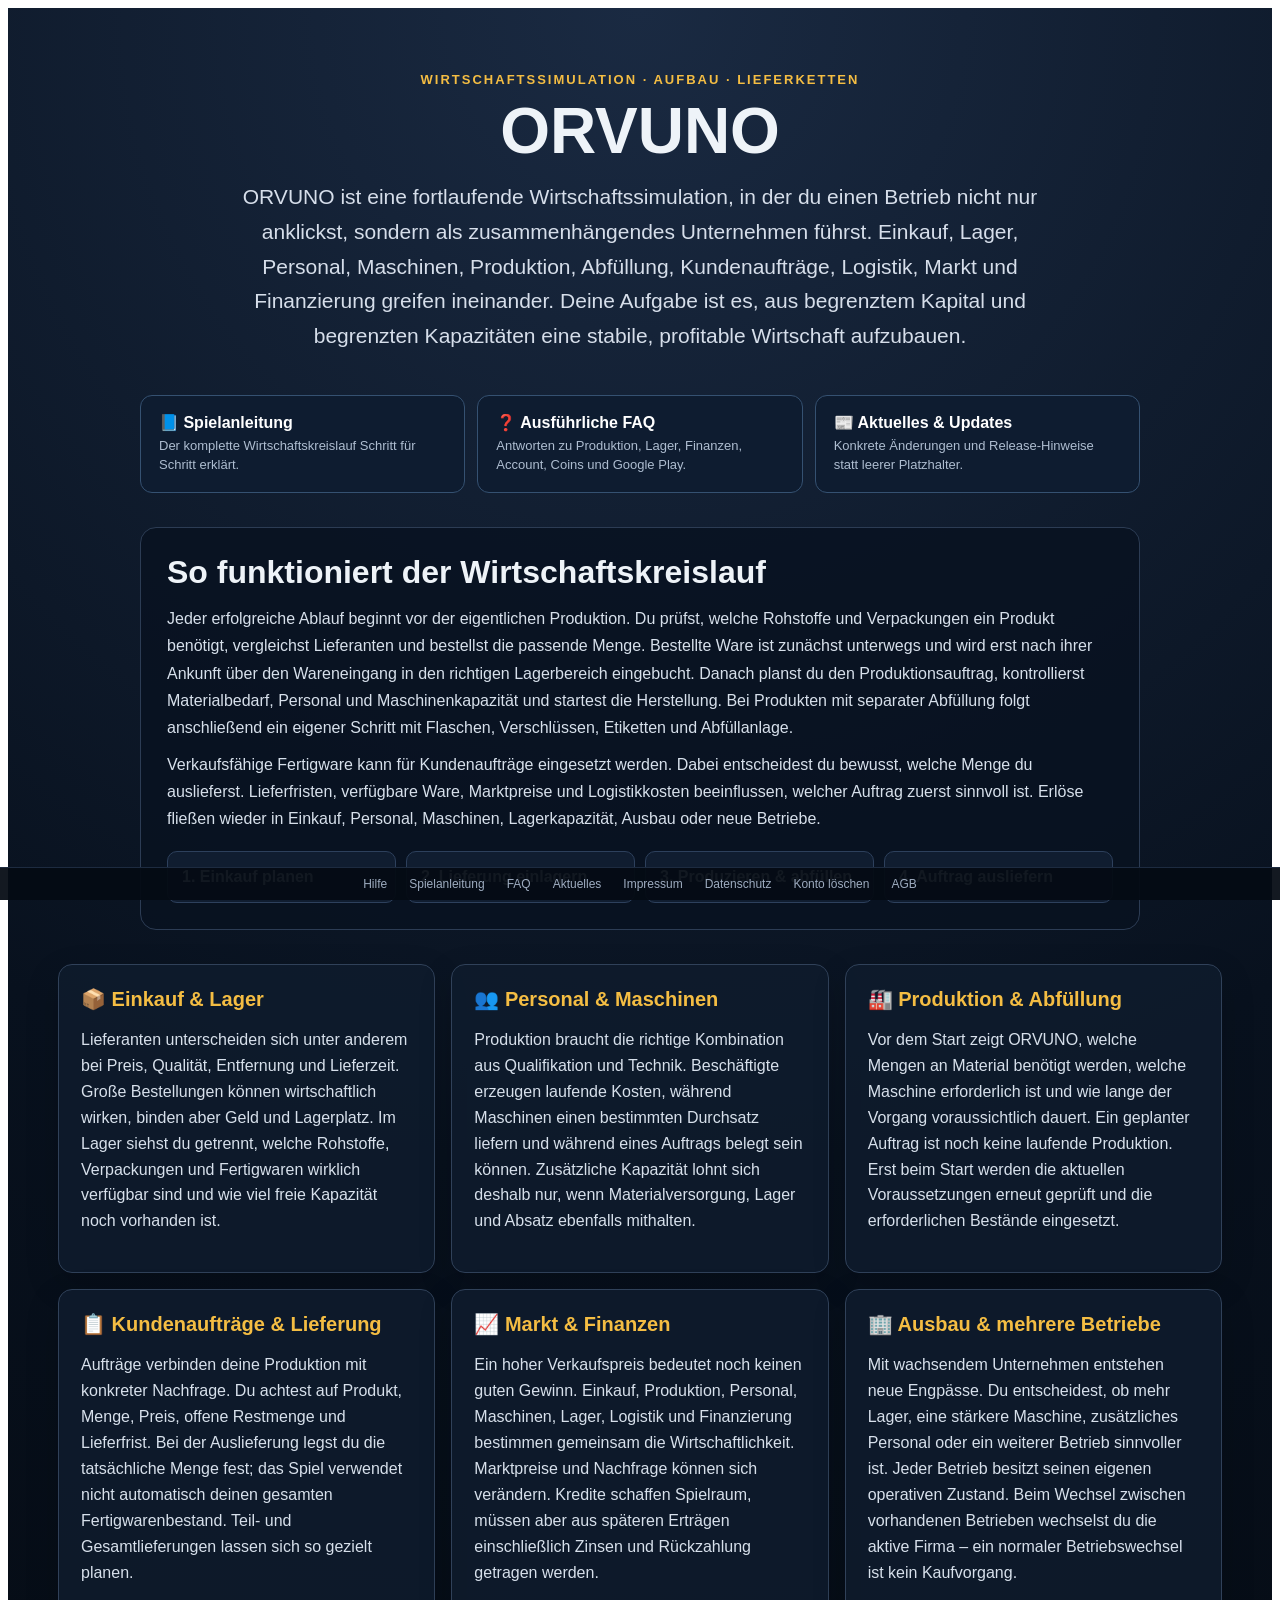
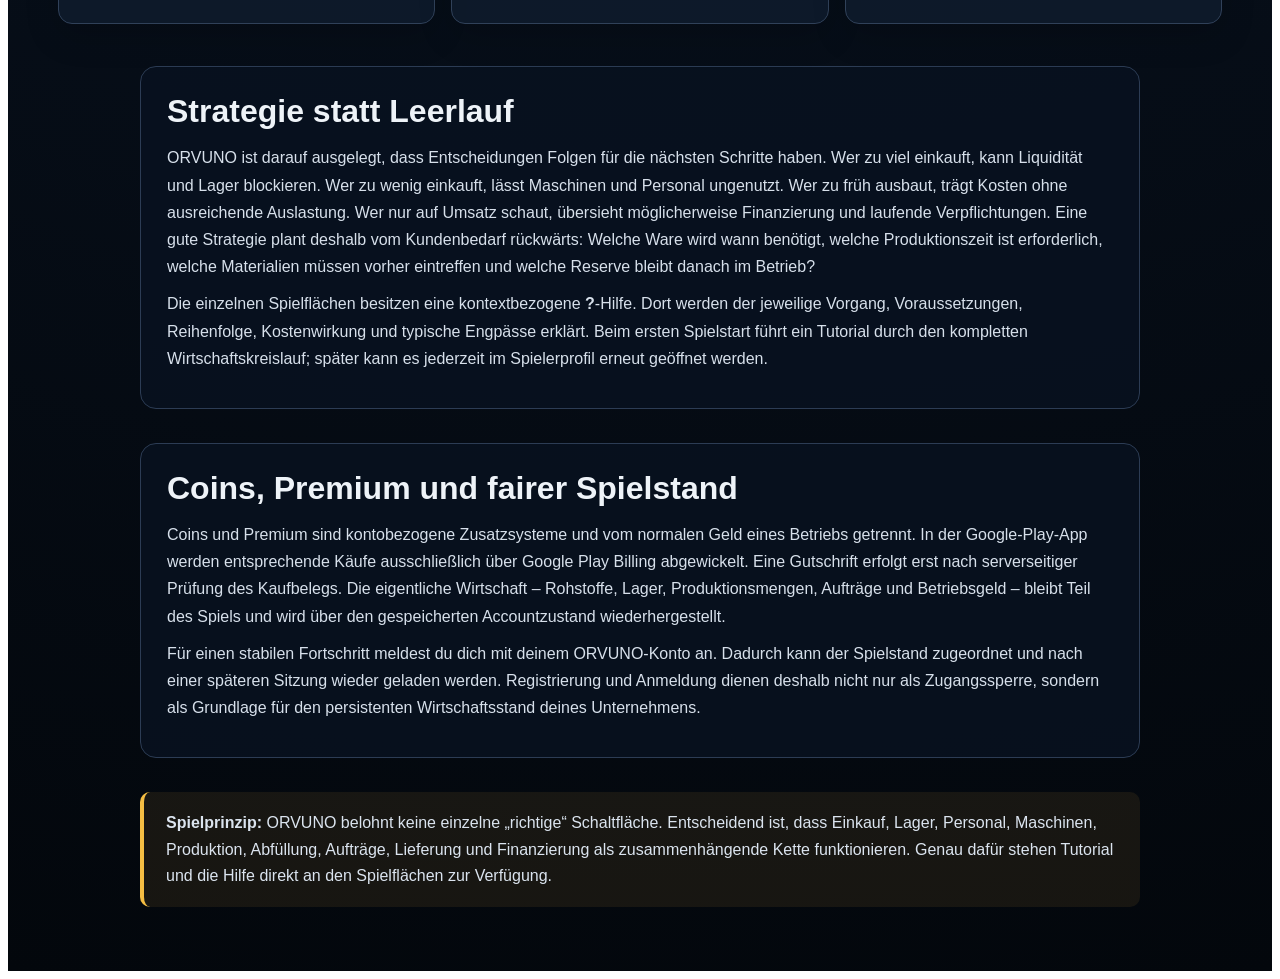
==== commit 6adc1dc0: "Link public game content and keep AdSense off the login screen" ====
--- a/index.html
+++ b/index.html
@@ -10,12 +10,12 @@
   <meta name="application-name" content="ORVUNO">
   <title>ORVUNO – Wirtschaftssimulation mit Lieferketten, Produktion und Handel</title>
   <meta name="description" content="ORVUNO ist eine fortlaufende Wirtschaftssimulation: Betriebe aufbauen, Rohstoffe einkaufen, Lager und Personal planen, produzieren, Kundenaufträge erfüllen, liefern und expandieren.">
+  <meta name="google-adsense-account" content="ca-pub-5715415363963326">
   <link rel="manifest" href="manifest.webmanifest">
   <link rel="icon" href="app-icon.svg" type="image/svg+xml">
   <link rel="apple-touch-icon" href="app-icon.svg">
   <link rel="stylesheet" href="css/style.css">
   <link rel="stylesheet" href="css/app-shell.css">
-  <script async src="https://pagead2.googlesyndication.com/pagead/js/adsbygoogle.js?client=ca-pub-5715415363963326" crossorigin="anonymous"></script>
   <style>
     html:not(.orvuno-authenticated) #worldApp,
     html:not(.orvuno-authenticated) #world-main-nav,
@@ -27,7 +27,8 @@
     #orvuno-public-context *{box-sizing:border-box}#orvuno-public-context .public-hero{max-width:900px;margin:0 auto 42px;text-align:center}#orvuno-public-context .public-kicker{color:#f4bd43;font-weight:900;letter-spacing:2px;text-transform:uppercase;font-size:13px}#orvuno-public-context h1{margin:12px 0 16px;font-size:clamp(36px,7vw,64px);line-height:1.02}#orvuno-public-context .public-lead{margin:0 auto;max-width:820px;color:#d6deea;font-size:clamp(17px,2.4vw,21px);line-height:1.65}
     #orvuno-public-context .public-grid{display:grid;grid-template-columns:repeat(3,minmax(0,1fr));gap:16px;margin:24px 0 42px}#orvuno-public-context article{padding:22px;border:1px solid #304159;border-radius:14px;background:rgba(15,27,45,.86);box-shadow:0 12px 34px rgba(0,0,0,.16)}#orvuno-public-context article h2{margin:0 0 10px;font-size:20px;color:#f4bd43}#orvuno-public-context article p,#orvuno-public-context article li{color:#d7e0eb;line-height:1.62}#orvuno-public-context article ul{padding-left:20px;margin-bottom:0}
     #orvuno-public-context .public-section{max-width:1000px;margin:0 auto 34px;padding:26px;border:1px solid #2c3c54;border-radius:16px;background:rgba(8,18,32,.82)}#orvuno-public-context .public-section h2{margin:0 0 14px;font-size:clamp(24px,4vw,32px)}#orvuno-public-context .public-section p{color:#d7e0eb;line-height:1.7;margin:10px 0}#orvuno-public-context .public-flow{display:grid;grid-template-columns:repeat(4,minmax(0,1fr));gap:10px;margin-top:18px}#orvuno-public-context .public-step{padding:14px;border-radius:10px;background:#101d30;border:1px solid #2d405c;color:#e8eef5;font-weight:700;line-height:1.4}#orvuno-public-context .public-note{max-width:1000px;margin:0 auto;padding:18px 22px;border-left:4px solid #f4bd43;border-radius:10px;background:rgba(244,189,67,.08);color:#dbe4ef;line-height:1.65}
-    @media (max-width:850px){#orvuno-public-context .public-grid{grid-template-columns:1fr 1fr}#orvuno-public-context .public-flow{grid-template-columns:1fr 1fr}}@media (max-width:700px){.android-download-fab{right:12px;bottom:12px;padding:11px 14px;font-size:13px}#orvuno-public-context{padding:30px 16px 54px}#orvuno-public-context .public-grid{grid-template-columns:1fr}#orvuno-public-context .public-flow{grid-template-columns:1fr}#orvuno-public-context article,#orvuno-public-context .public-section{padding:19px}}
+    #orvuno-public-context .public-links{max-width:1000px;margin:0 auto 34px;display:grid;grid-template-columns:repeat(3,minmax(0,1fr));gap:12px}#orvuno-public-context .public-links a{display:block;padding:17px 18px;border:1px solid #355171;border-radius:12px;background:#0e1c30;color:#fff;text-decoration:none;font-weight:850}#orvuno-public-context .public-links a span{display:block;margin-top:5px;color:#aebdd0;font-size:13px;font-weight:500;line-height:1.45}#orvuno-public-context .public-links a:hover{border-color:#5d84b4;background:#142741}
+    @media (max-width:850px){#orvuno-public-context .public-grid{grid-template-columns:1fr 1fr}#orvuno-public-context .public-flow{grid-template-columns:1fr 1fr}#orvuno-public-context .public-links{grid-template-columns:1fr}}@media (max-width:700px){.android-download-fab{right:12px;bottom:12px;padding:11px 14px;font-size:13px}#orvuno-public-context{padding:30px 16px 54px}#orvuno-public-context .public-grid{grid-template-columns:1fr}#orvuno-public-context .public-flow{grid-template-columns:1fr}#orvuno-public-context article,#orvuno-public-context .public-section{padding:19px}}
   </style>
   <script>
     (()=>{
@@ -62,6 +63,12 @@
       <h1>ORVUNO</h1>
       <p class="public-lead">ORVUNO ist eine fortlaufende Wirtschaftssimulation, in der du einen Betrieb nicht nur anklickst, sondern als zusammenhängendes Unternehmen führst. Einkauf, Lager, Personal, Maschinen, Produktion, Abfüllung, Kundenaufträge, Logistik, Markt und Finanzierung greifen ineinander. Deine Aufgabe ist es, aus begrenztem Kapital und begrenzten Kapazitäten eine stabile, profitable Wirtschaft aufzubauen.</p>
     </header>
+
+    <nav class="public-links" aria-label="ORVUNO Informationen">
+      <a href="/spielanleitung.html">📘 Spielanleitung<span>Der komplette Wirtschaftskreislauf Schritt für Schritt erklärt.</span></a>
+      <a href="/faq.html">❓ Ausführliche FAQ<span>Antworten zu Produktion, Lager, Finanzen, Account, Coins und Google Play.</span></a>
+      <a href="/aktuelles.html">📰 Aktuelles & Updates<span>Konkrete Änderungen und Release-Hinweise statt leerer Platzhalter.</span></a>
+    </nav>
 
     <section class="public-section">
       <h2>So funktioniert der Wirtschaftskreislauf</h2>
@@ -108,32 +115,6 @@
   <script type="module" src="js/core/StorePaymentProviderBootstrap.js"></script>
   <script type="module" src="js/core/GooglePlayPriceUiIntegration.js"></script>
   <script type="module" src="js/core/ContextualHelpAndTutorialIntegration.js"></script>
-  <script>
-    (()=>{
-      const VERSION='v1';
-      const synced=new Set();
-      const identity=user=>String(user?.id||user?.authId||user?.auth_user_id||user?.public_id||'').trim();
-      const localKey=user=>{const id=identity(user);return id?`orvuno.tutorial.${VERSION}.seen.${id}`:'';};
-      const markLocalSeen=user=>{const key=localKey(user);if(key)try{localStorage.setItem(key,'1');}catch{}};
-      async function syncTutorialState(user){
-        if(!user)return;
-        const id=identity(user);if(!id)return;
-        if(user.tutorial_seen_at||user.tutorialSeenAt){markLocalSeen(user);return;}
-        if(synced.has(id))return;synced.add(id);
-        const api=window.worldAccounts?.authApi;if(!api?.rpc)return;
-        try{
-          const result=await api.rpc('set_orvuno_tutorial_state',{p_completed:false});
-          if(result?.success){
-            const seenAt=result.tutorialSeenAt||new Date().toISOString();
-            window.worldCurrentUser={...(window.worldCurrentUser||user),tutorial_seen_at:seenAt,tutorialSeenAt:seenAt};
-          }
-        }catch(error){synced.delete(id);console.warn('Tutorialstatus konnte noch nicht serverseitig gespeichert werden',error);}
-      }
-      window.addEventListener('world:user-login',event=>syncTutorialState(event.detail?.user||window.worldCurrentUser));
-      window.addEventListener('world:access-granted',event=>syncTutorialState(event.detail?.user||window.worldCurrentUser));
-      if(document.readyState==='loading')document.addEventListener('DOMContentLoaded',()=>{if(window.worldCurrentUser)syncTutorialState(window.worldCurrentUser);},{once:true});else if(window.worldCurrentUser)syncTutorialState(window.worldCurrentUser);
-    })();
-  </script>
   <script type="module" src="js/app-loader.js"></script>
   <script type="module" src="js/core/PlayerCommunicationAndInfoHubIntegration.js"></script>
   <script type="module" src="js/core/PlayerInfoHubNavBridge.js"></script>
@@ -144,4 +125,4 @@
   <script type="module" src="js/core/GermanPlayerTextCleanupIntegration.js"></script>
   <script type="module" src="js/core/MobileAppUsabilityIntegration.js"></script>
 </body>
-</html>
+</html>
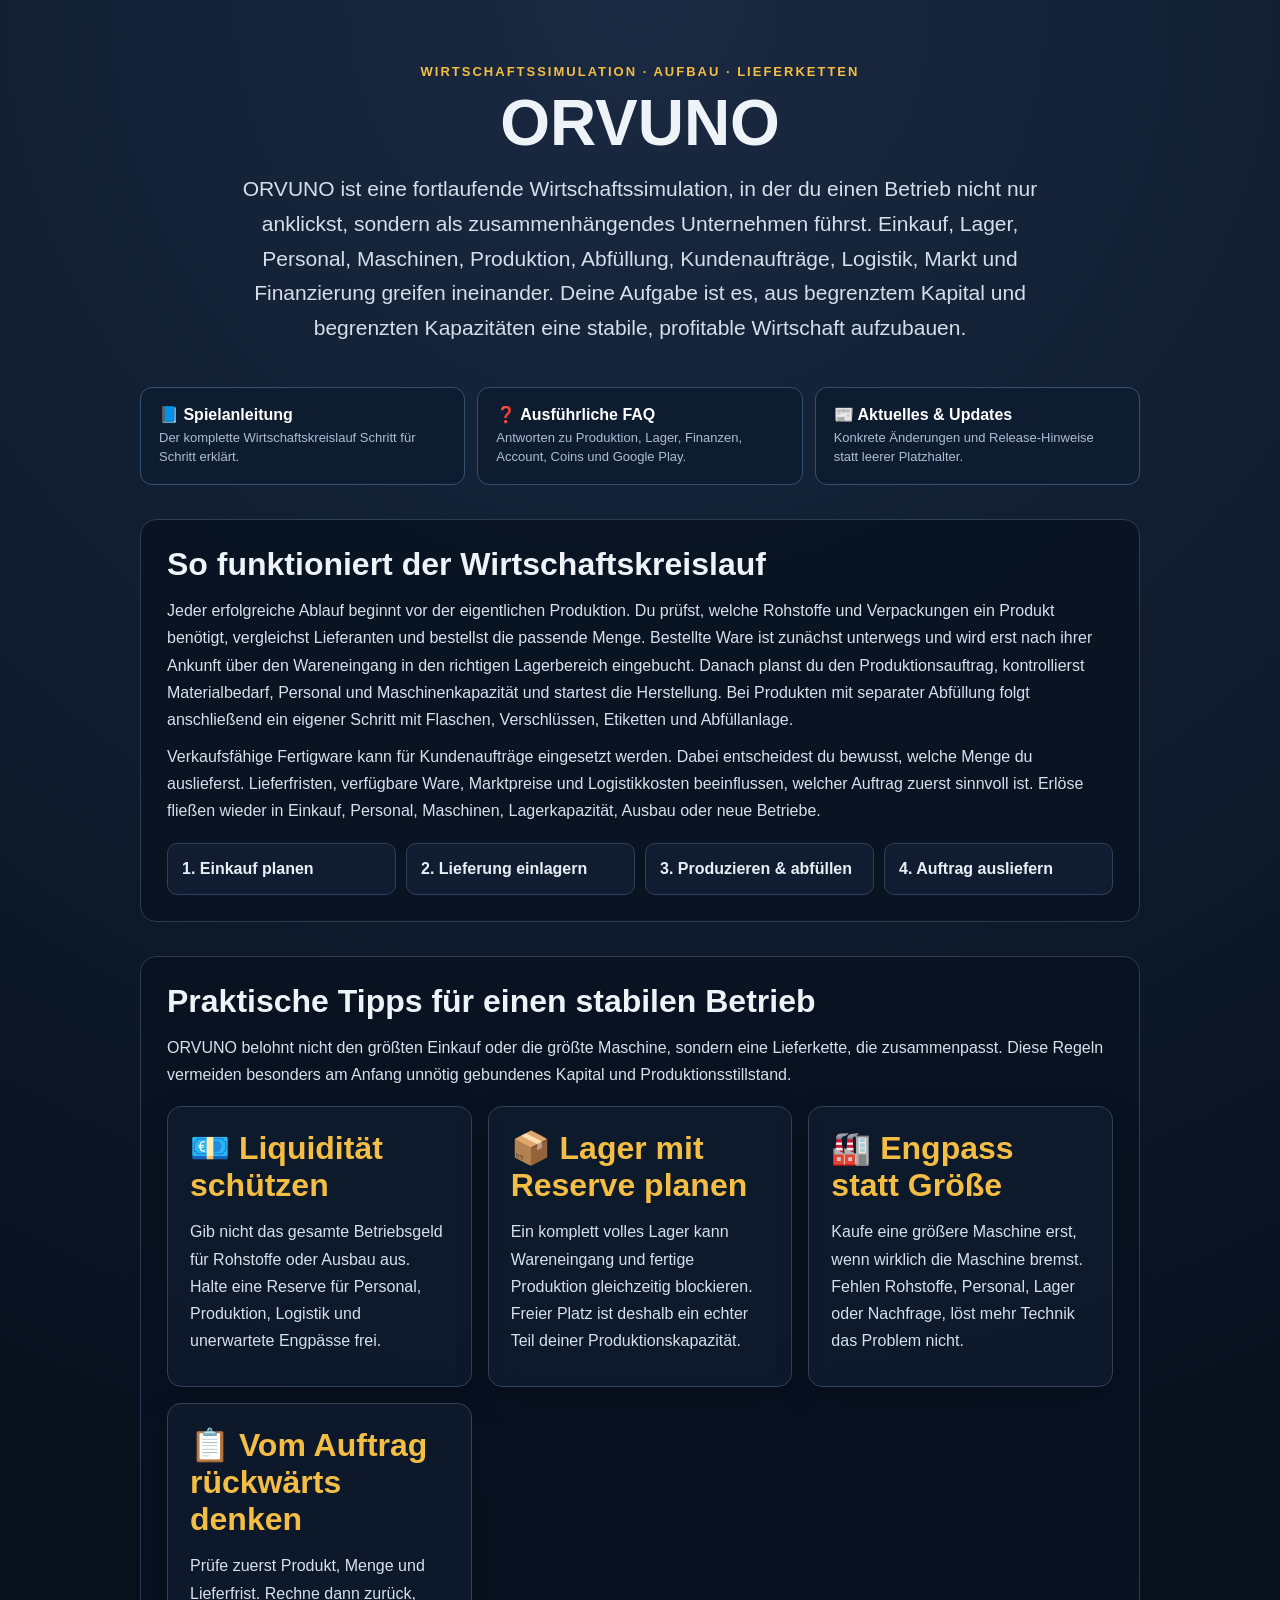
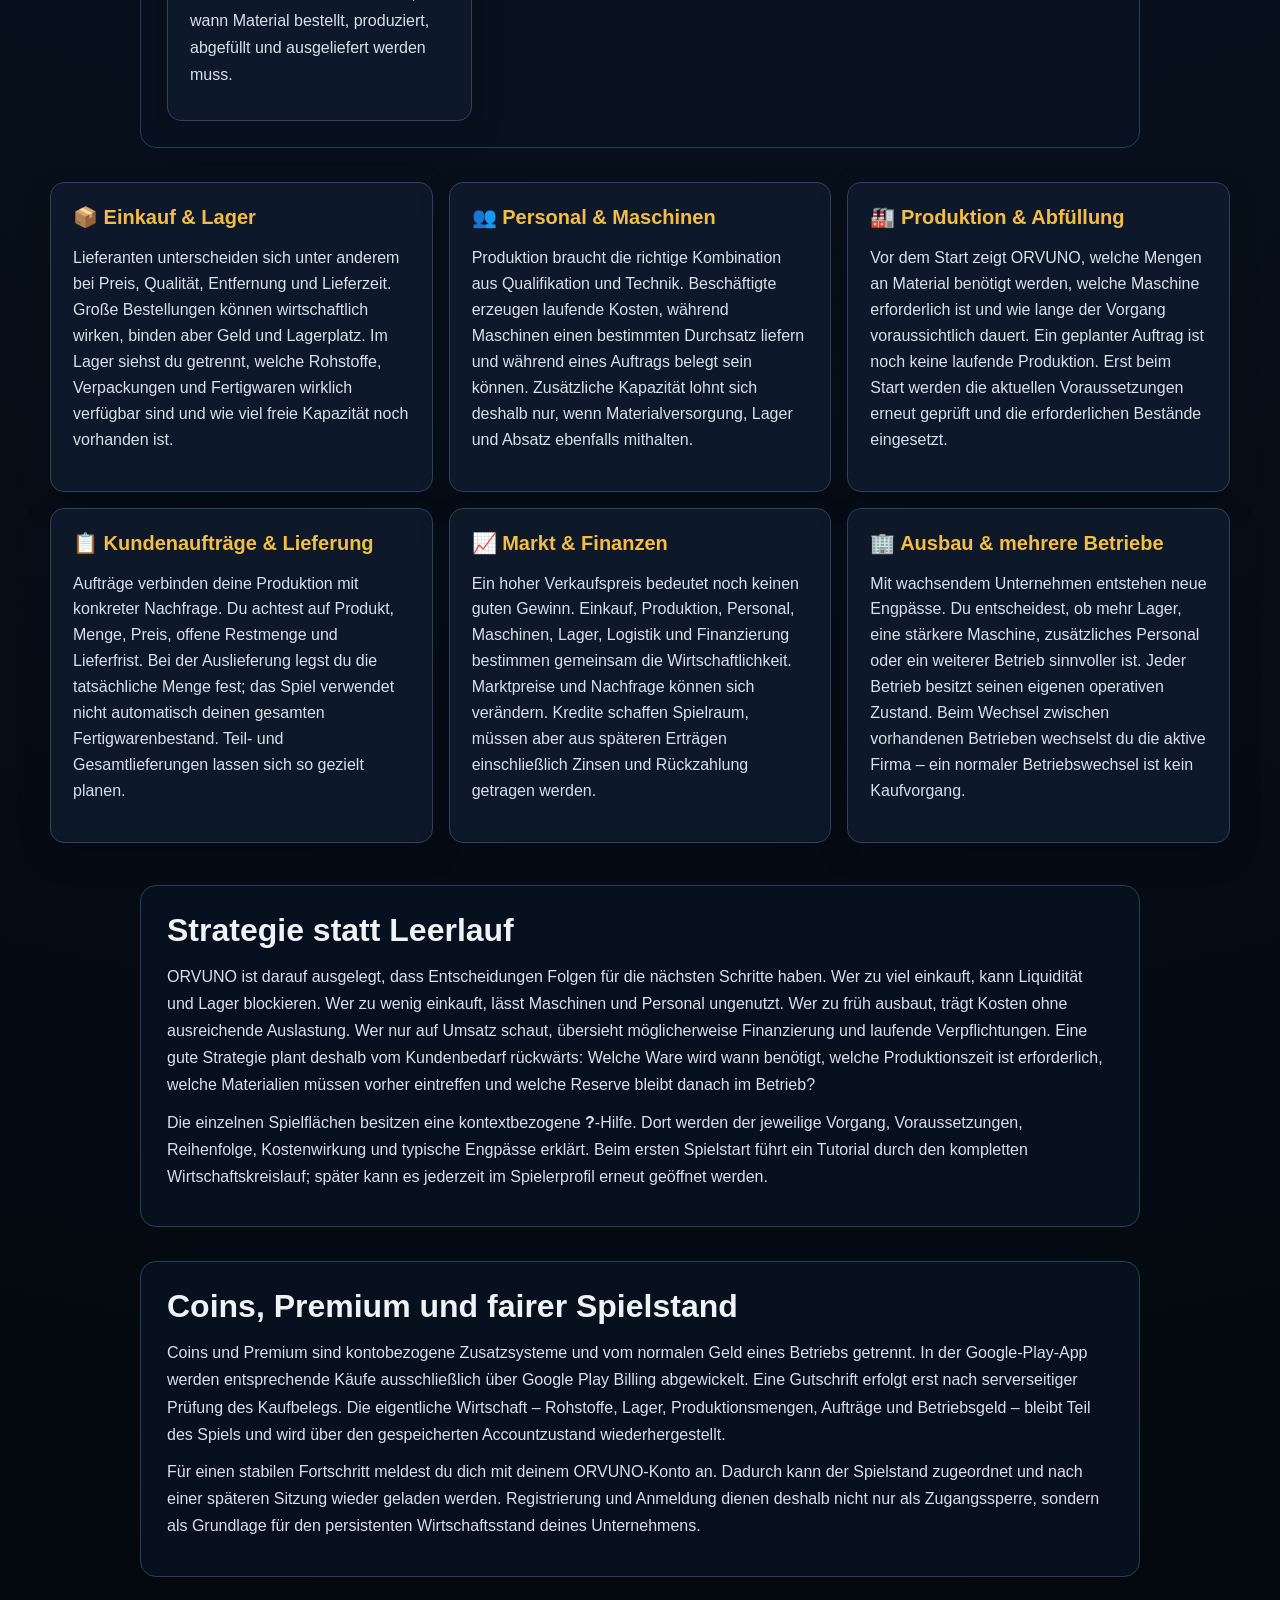
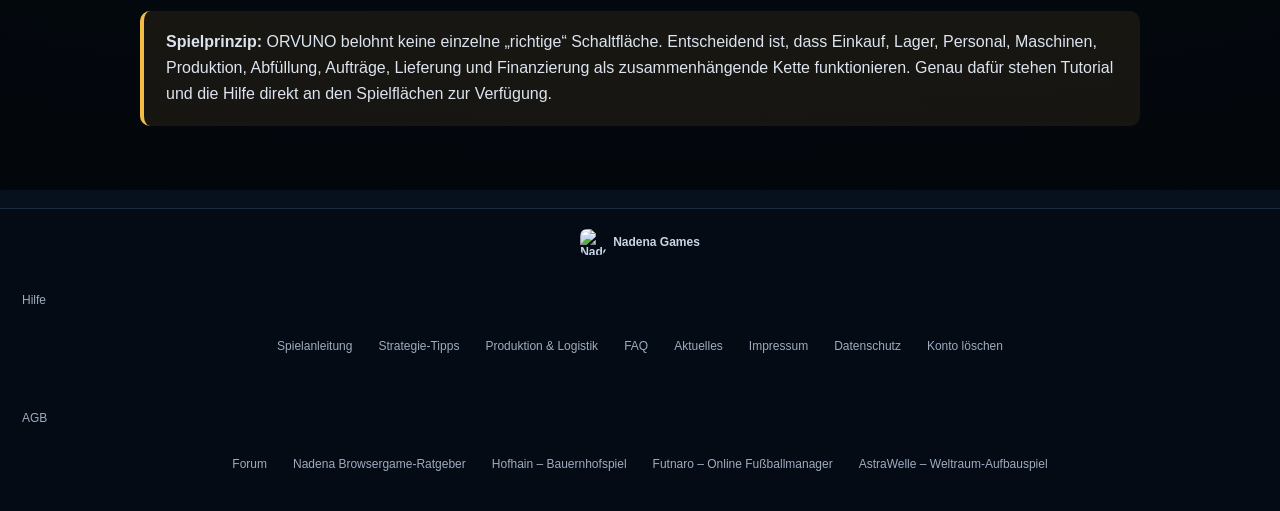
==== commit b2d31bc5: "feat: add Nadena AI player support" ====
--- a/index.html
+++ b/index.html
@@ -124,5 +124,5 @@
   <script type="module" src="js/core/HomeBottlingCallToActionIntegration.js"></script>
   <script type="module" src="js/core/GermanPlayerTextCleanupIntegration.js"></script>
   <script type="module" src="js/core/MobileAppUsabilityIntegration.js"></script>
-</body>
+<script src="https://www.astrawelle.de/nadena-ai-support.js?v=1" data-game="Orvuno" data-nadena-ai-support="1"></script></body>
 </html>
--- a/css/app-shell.css
+++ b/css/app-shell.css
@@ -0,0 +1,97 @@
+/* ORVUNO – App-/WebView-Grundlage. Keine Desktop-Ansicht wird ersetzt. */
+:root{
+  --orvuno-safe-top:env(safe-area-inset-top,0px);
+  --orvuno-safe-right:env(safe-area-inset-right,0px);
+  --orvuno-safe-bottom:env(safe-area-inset-bottom,0px);
+  --orvuno-safe-left:env(safe-area-inset-left,0px);
+}
+html{
+  min-height:100%;
+  background:#07101d;
+  -webkit-text-size-adjust:100%;
+  text-size-adjust:100%;
+}
+body{
+  min-height:100dvh;
+  margin:0;
+  padding-top:var(--orvuno-safe-top);
+  padding-right:var(--orvuno-safe-right);
+  padding-bottom:var(--orvuno-safe-bottom);
+  padding-left:var(--orvuno-safe-left);
+  overscroll-behavior-y:none;
+  -webkit-tap-highlight-color:transparent;
+}
+button,a,input,select,textarea,[role="button"]{
+  touch-action:manipulation;
+}
+button,[role="button"],a{
+  min-height:40px;
+}
+input,select,textarea{
+  font-size:max(16px,1em);
+}
+[data-orvuno-payment-overlay],
+[role="dialog"],
+.orvuno-modal,
+.modal,
+.dialog{
+  max-height:100dvh;
+}
+@media (max-width:720px){
+  body{overflow-x:hidden;}
+  html.orvuno-modal-open,
+  html.orvuno-modal-open body,
+  body.orvuno-modal-open{
+    overflow:hidden !important;
+    overscroll-behavior:none !important;
+  }
+  [data-orvuno-payment-overlay],
+  [role="dialog"],
+  .orvuno-modal,
+  .modal,
+  .dialog,
+  .orvuno-help-overlay,
+  .orvuno-tutorial-overlay{
+    z-index:120000 !important;
+  }
+  [role="dialog"],.orvuno-modal,.modal,.dialog{
+    max-width:100vw !important;
+    max-height:calc(100dvh - var(--orvuno-safe-top) - var(--orvuno-safe-bottom)) !important;
+    background:#0b1524 !important;
+    color:#f8fafc !important;
+  }
+  html.orvuno-modal-open #world-main-nav{
+    visibility:hidden !important;
+    pointer-events:none !important;
+    opacity:0 !important;
+  }
+  [data-orvuno-payment-overlay]{
+    padding:max(10px,var(--orvuno-safe-top)) max(10px,var(--orvuno-safe-right)) max(10px,var(--orvuno-safe-bottom)) max(10px,var(--orvuno-safe-left)) !important;
+  }
+  /* Die freiwillige Spielanleitung muss in App-WebViews vollständig lesbar bleiben. */
+  .orvuno-tutorial-overlay.orvuno-help-overlay{
+    align-items:flex-start !important;
+    overflow-y:auto !important;
+    -webkit-overflow-scrolling:touch;
+  }
+  .orvuno-tutorial-overlay .orvuno-help-card{
+    width:100% !important;
+    max-height:none !important;
+    margin:auto 0 !important;
+    overflow-y:auto !important;
+    -webkit-overflow-scrolling:touch;
+    overscroll-behavior:contain;
+    padding-bottom:max(18px,calc(var(--orvuno-safe-bottom) + 12px)) !important;
+  }
+  .orvuno-tutorial-overlay .orvuno-tutorial-actions{
+    position:sticky !important;
+    bottom:calc(-1 * max(18px,var(--orvuno-safe-bottom))) !important;
+    z-index:3;
+    padding:12px 0 max(18px,var(--orvuno-safe-bottom));
+    background:#101a2b;
+  }
+}
+@media (display-mode:standalone){
+  body{user-select:none;}
+  input,textarea,[contenteditable="true"]{user-select:text;}
+}
